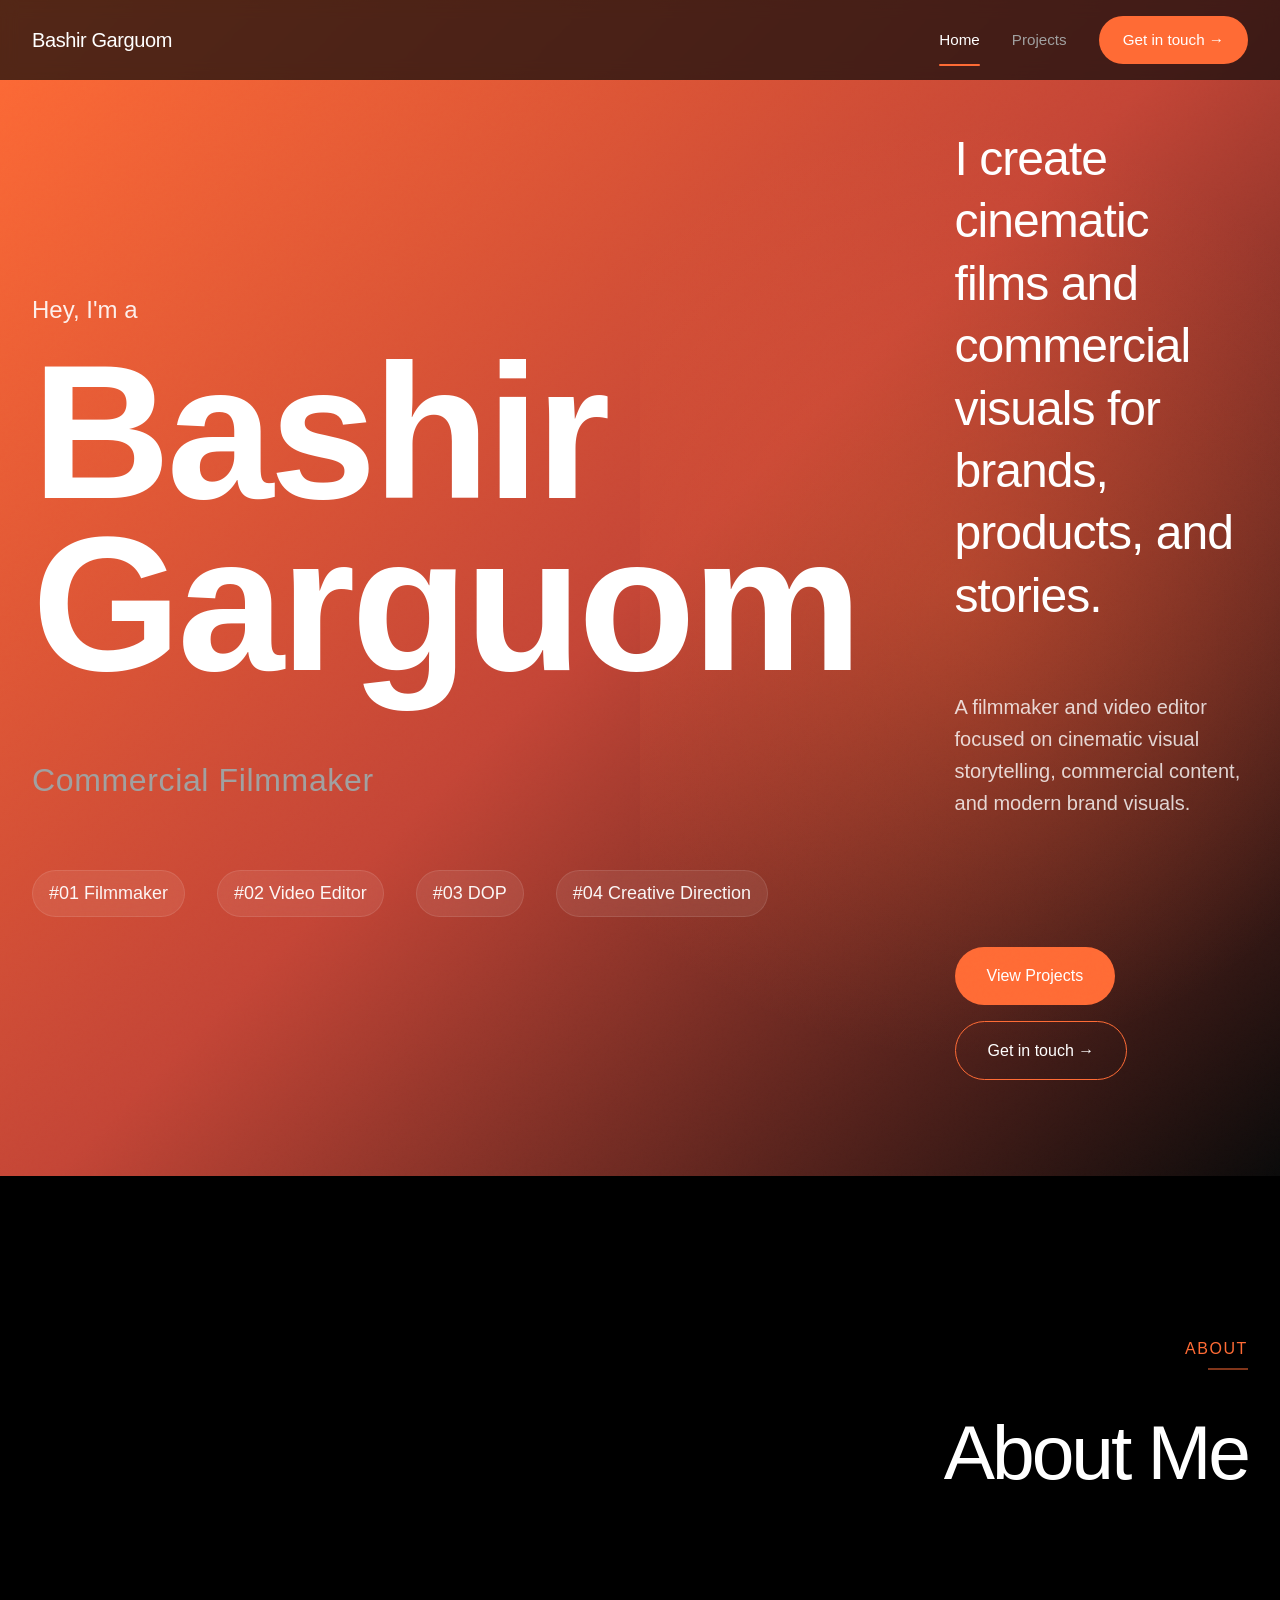
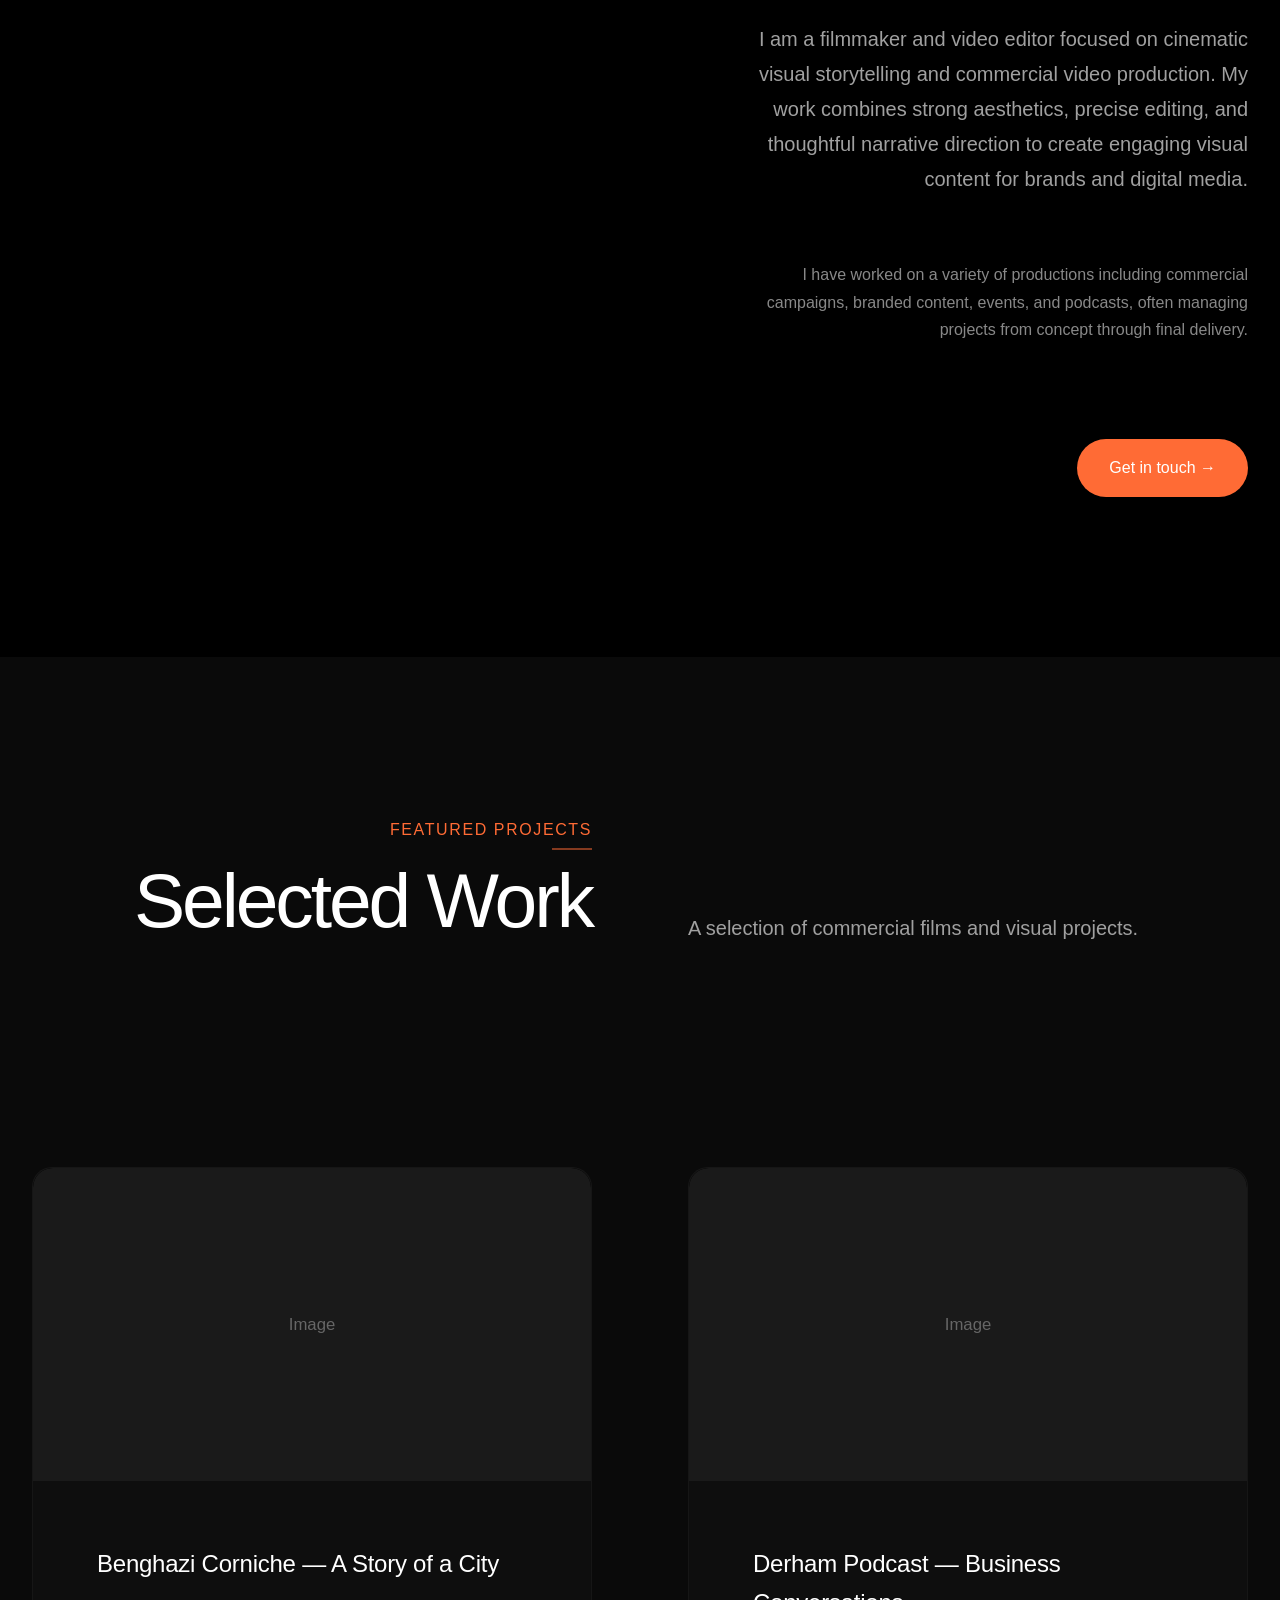
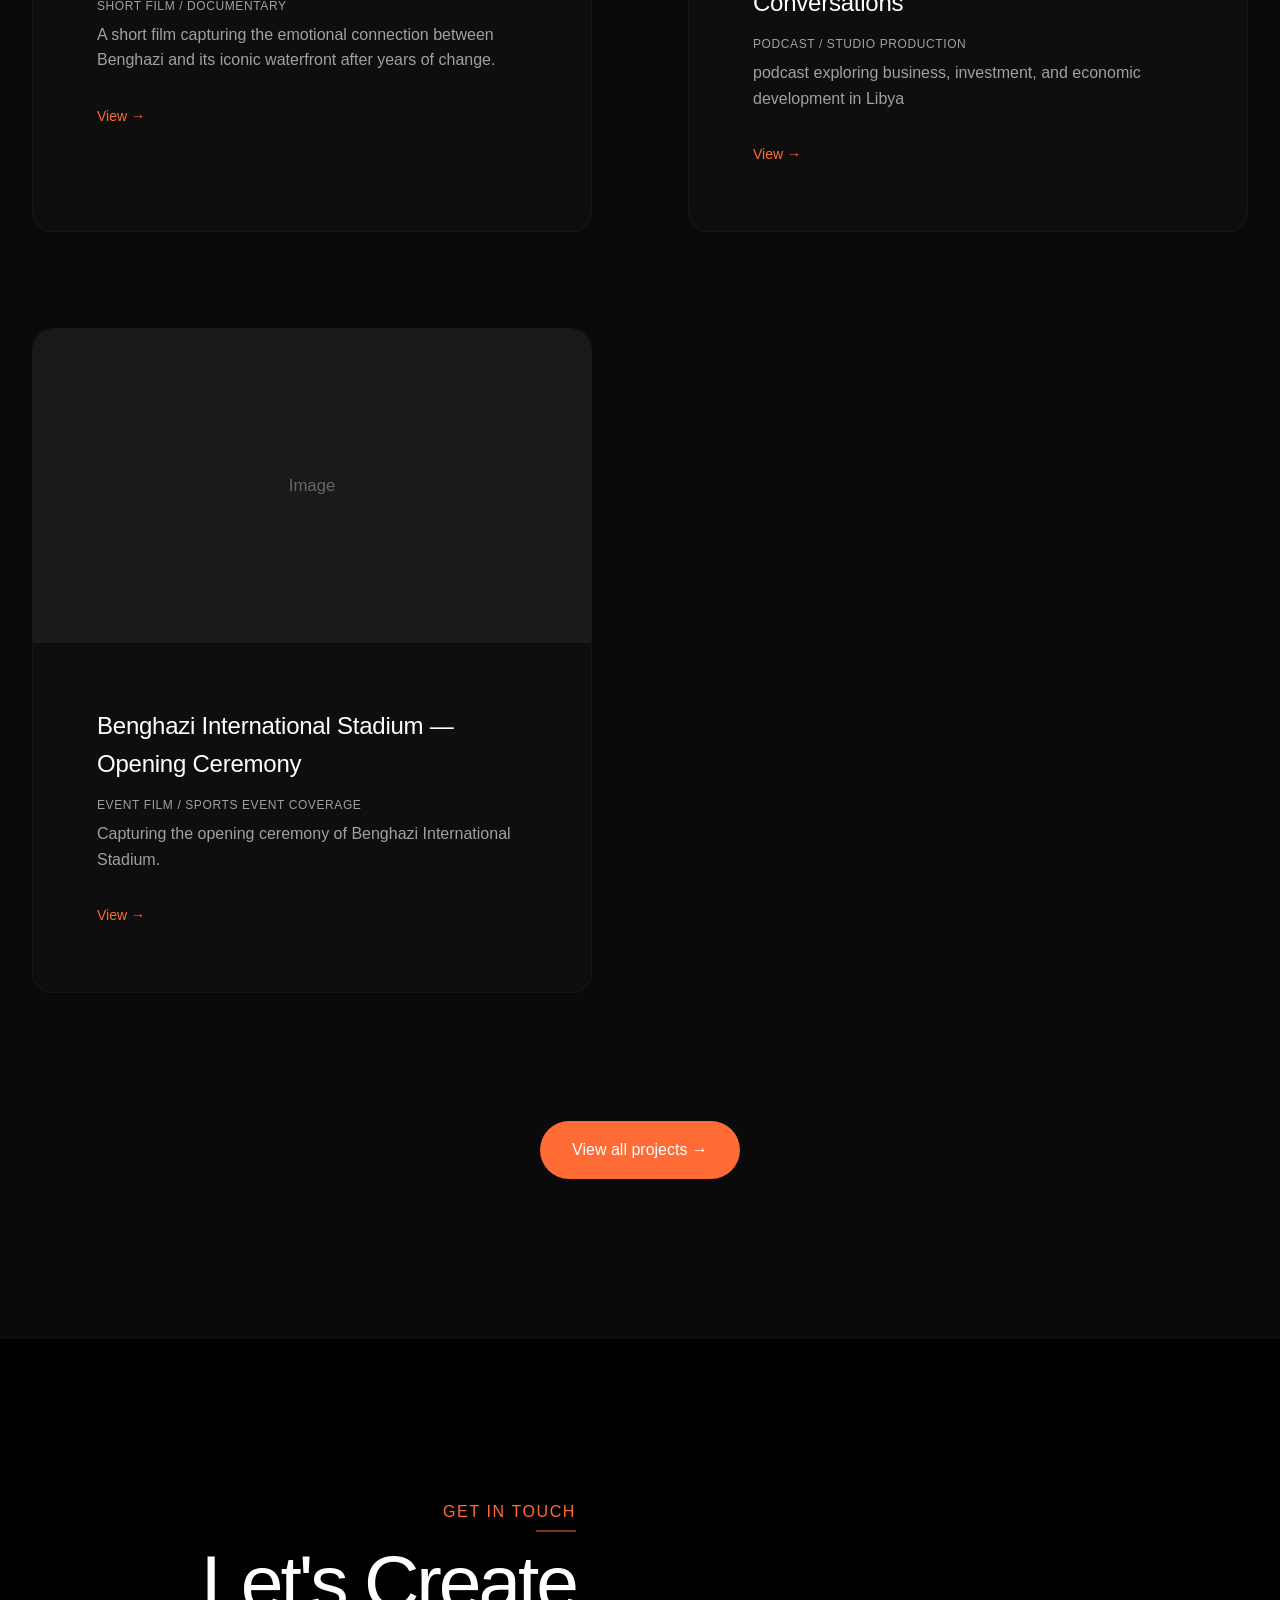
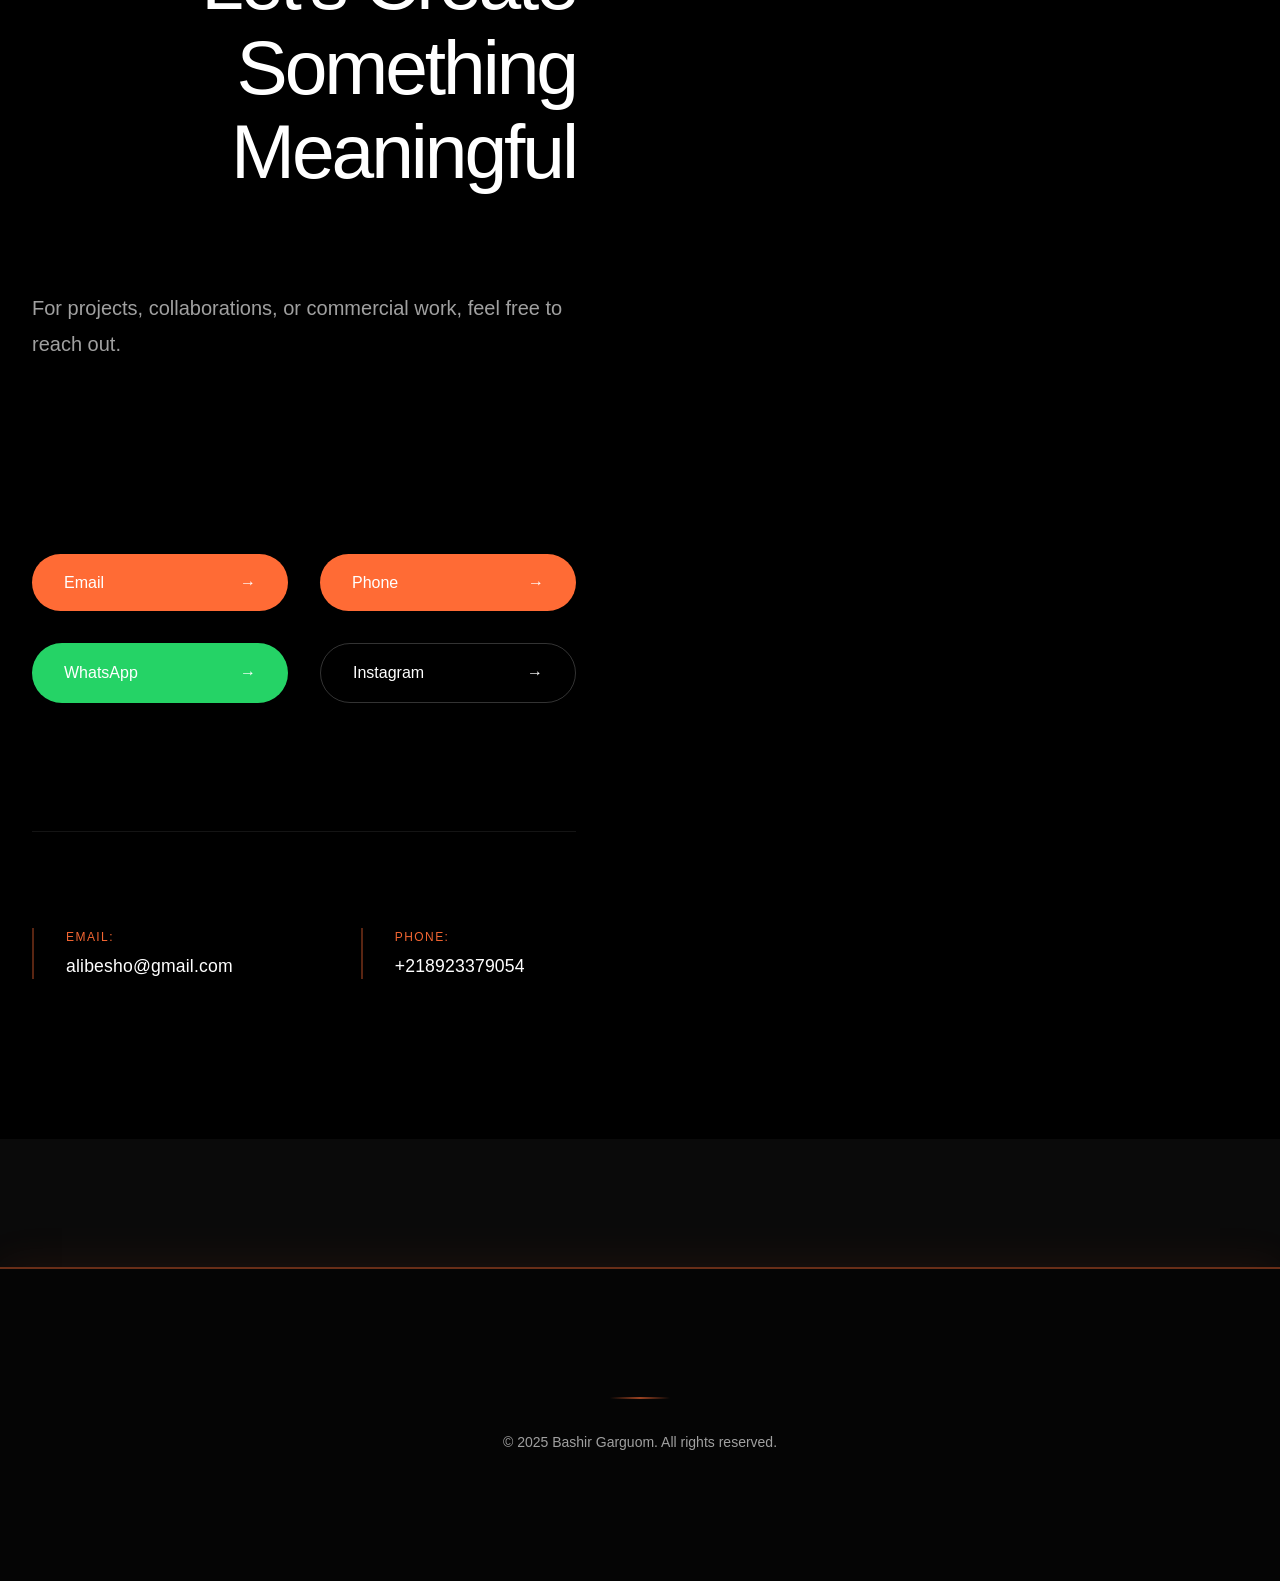
==== index.html @ e39dddd3 "Initial portfolio upload" ====
<!DOCTYPE html>
<html lang="en">
<head>
    <meta charset="UTF-8">
    <meta name="viewport" content="width=device-width, initial-scale=1.0, maximum-scale=5.0, user-scalable=yes">
    <meta name="mobile-web-app-capable" content="yes">
    <meta name="apple-mobile-web-app-capable" content="yes">
    <meta name="apple-mobile-web-app-status-bar-style" content="black-translucent">
    
    <!-- Primary Meta Tags -->
    <title>Bashir Garguom - Commercial Filmmaker | Cinematic Visual Storytelling</title>
    <meta name="title" content="Bashir Garguom - Commercial Filmmaker | Cinematic Visual Storytelling">
    <meta name="description" content="Commercial filmmaker specializing in cinematic visuals, brand films, and modern digital content. Creating films that help brands present themselves with clarity, style, and impact.">
    <meta name="keywords" content="commercial filmmaker, video editor, DOP, cinematographer, brand films, commercial video, visual storytelling, Libya filmmaker">
    <meta name="author" content="Bashir Garguom">
    <link rel="canonical" href="/">
    
    <!-- Open Graph / Facebook -->
    <meta property="og:type" content="website">
    <meta property="og:url" content="https://bashirgarguom.com/">
    <meta property="og:title" content="Bashir Garguom - Commercial Filmmaker">
    <meta property="og:description" content="Commercial filmmaker specializing in cinematic visuals, brand films, and modern digital content.">
    <meta property="og:image" content="https://bashirgarguom.com/images/og-image.jpg">
    
    <!-- Twitter -->
    <meta name="twitter:card" content="summary_large_image">
    <meta name="twitter:url" content="https://bashirgarguom.com/">
    <meta name="twitter:title" content="Bashir Garguom - Commercial Filmmaker">
    <meta name="twitter:description" content="Commercial filmmaker specializing in cinematic visuals, brand films, and modern digital content.">
    <meta name="twitter:image" content="https://bashirgarguom.com/images/og-image.jpg">
    
    <!-- Structured Data -->
    <script type="application/ld+json">
    {
        "@context": "https://schema.org",
        "@type": "Person",
        "name": "Bashir Garguom",
        "jobTitle": "Commercial Filmmaker",
        "description": "Commercial filmmaker specializing in cinematic visuals, brand films, and modern digital content.",
        "url": "https://bashirgarguom.com",
        "sameAs": [
            "https://instagram.com/bashirgarguom"
        ],
        "address": {
            "@type": "PostalAddress",
            "addressCountry": "LY"
        }
    }
    </script>
    
    <link rel="stylesheet" href="styles.css?v=4.2">
</head>
<body>
    <nav class="nav">
        <div class="nav-container">
            <a href="index.html" class="nav-logo">Bashir Garguom</a>
            <button class="mobile-menu-toggle" id="mobile-menu-toggle" aria-label="Toggle menu">
                <span></span>
                <span></span>
                <span></span>
            </button>
            <div class="nav-links" id="nav-links">
                <a href="index.html" class="nav-link active">Home</a>
                <a href="projects.html" class="nav-link">Projects</a>
                <a href="#contact" class="nav-cta">Get in touch →</a>
            </div>
        </div>
    </nav>

    <main>
        <!-- Hero Section -->
        <section class="hero">
            <div class="hero-portrait-background" id="hero-portrait-background" style="display: none;">
                <img id="hero-portrait-bg-image" src="" alt="Bashir Garguom" class="hero-portrait-bg" loading="eager" decoding="sync">
            </div>
            <div class="hero-container">
                <div class="hero-content">
                    <p class="hero-subheading">Hey, I'm a</p>
                    <h1 class="hero-name">Bashir Garguom</h1>
                    <p class="hero-role">Commercial Filmmaker</p>
                    <div class="hero-roles">
                        <span class="hero-role-item">#01 Filmmaker</span>
                        <span class="hero-role-item">#02 Video Editor</span>
                        <span class="hero-role-item">#03 DOP</span>
                        <span class="hero-role-item">#04 Creative Direction</span>
                    </div>
                </div>
                <div class="hero-right">
                    <p class="hero-tagline-large">I create cinematic films and commercial visuals for brands, products, and stories.</p>
                    <p class="hero-tagline-small">A filmmaker and video editor focused on cinematic visual storytelling, commercial content, and modern brand visuals.</p>
                    <div style="display: flex; gap: 1rem; margin-top: var(--spacing-md); flex-wrap: wrap;">
                        <a href="projects.html" class="btn-cta">View Projects</a>
                        <a href="#contact" class="btn-cta" style="background: transparent; border: 1px solid var(--accent-orange);">Get in touch →</a>
                    </div>
                </div>
            </div>
        </section>

        <!-- Trusted Brands Section -->
        <section class="trusted-brands" style="display: none;">
            <div class="container">
                <p class="trusted-text">Trusted by Brands I've Helped Shape.</p>
                <div class="brands-grid">
                    <!-- Brands will be added through projects -->
                </div>
            </div>
        </section>

        <!-- About Section -->
        <section class="about">
            <div class="about-background-image" id="about-background-image">
                <img id="about-bg-img" src="" alt="About background" class="about-bg-img" loading="lazy" decoding="async">
            </div>
            <div class="container">
                <div class="about-grid">
                    <div class="about-left">
                        <!-- Image space - empty, image is in background -->
                    </div>
                    <div class="about-right">
                        <p class="section-subheading">About</p>
                        <h2 class="section-title-large">About Me</h2>
                        <p class="about-text">
                            I am a filmmaker and video editor focused on cinematic visual storytelling and commercial video production. My work combines strong aesthetics, precise editing, and thoughtful narrative direction to create engaging visual content for brands and digital media.
                        </p>
                        <p class="about-text-small">I have worked on a variety of productions including commercial campaigns, branded content, events, and podcasts, often managing projects from concept through final delivery.</p>
                        <a href="#contact" class="btn-cta">Get in touch →</a>
                    </div>
                </div>
            </div>
        </section>

        <!-- Featured Projects -->
        <section class="featured-projects">
            <div class="container">
                <div class="projects-header">
                    <div class="projects-header-left">
                        <p class="section-subheading">Featured Projects</p>
                        <h2 class="section-title-large">Selected Work</h2>
                    </div>
                    <div class="projects-header-right">
                        <p class="projects-description">
                            A selection of commercial films and visual projects.
                        </p>
                    </div>
                </div>
                <div class="projects-grid" id="featured-projects-grid">
                    <!-- Projects will be loaded dynamically -->
                </div>
                <div class="featured-projects-cta">
                    <a href="projects.html" class="btn-cta">View all projects →</a>
                </div>
            </div>
        </section>

        <!-- Contact Section -->
        <section class="contact" id="contact">
            <div class="container">
                <div class="contact-grid">
                    <div class="contact-left">
                        <p class="section-subheading">Get in Touch</p>
                        <h2 class="section-title-large">Let's Create Something Meaningful</h2>
                        <p class="contact-text">
                            For projects, collaborations, or commercial work, feel free to reach out.
                        </p>
                        <div class="contact-buttons" id="contact-buttons">
                            <a href="#" id="contact-email-btn" class="btn-cta contact-btn-primary" style="display: none;">
                                <span>Email</span>
                                <span class="contact-btn-arrow">→</span>
                            </a>
                            <a href="#" id="contact-phone-btn" class="btn-cta contact-btn-primary" style="display: none;">
                                <span>Phone</span>
                                <span class="contact-btn-arrow">→</span>
                            </a>
                            <a href="#" id="contact-whatsapp-btn" class="btn-cta contact-btn-whatsapp" target="_blank" rel="noopener noreferrer" style="display: none;">
                                <span>WhatsApp</span>
                                <span class="contact-btn-arrow">→</span>
                            </a>
                            <a href="#" id="contact-instagram-btn" class="btn-cta contact-btn-outline" target="_blank" rel="noopener noreferrer" style="display: none;">
                                <span>Instagram</span>
                                <span class="contact-btn-arrow">→</span>
                            </a>
                        </div>
                        <div class="contact-info" id="contact-info" style="display: none;">
                            <div class="contact-info-item" id="contact-email-info" style="display: none;">
                                <span class="contact-info-label">Email:</span>
                                <span class="contact-info-value" id="contact-email-value"></span>
                            </div>
                            <div class="contact-info-item" id="contact-phone-info" style="display: none;">
                                <span class="contact-info-label">Phone:</span>
                                <span class="contact-info-value" id="contact-phone-value"></span>
                            </div>
                        </div>
                    </div>
                    <div class="contact-right">
                        <!-- Image space - empty, image is in background -->
                    </div>
                </div>
                <div class="contact-background-image" id="contact-background-image">
                    <img id="contact-bg-img" src="" alt="Contact background" class="contact-bg-img" loading="lazy" decoding="async">
                </div>
            </div>
        </section>
    </main>

    <footer class="footer">
        <div class="container">
            <p>&copy; 2025 Bashir Garguom. All rights reserved.</p>
        </div>
    </footer>    <script>window.__PROJECTS_DATA__ = {"projects":[{"id":"benghazi-corniche-a-story-of-a-city","title":"Benghazi Corniche — A Story of a City","headline":"A short film capturing the emotional connection between Benghazi and its iconic waterfront after years of change.","description":"\nProject Type: Short Film / Documentary\nRole: Director, Cinematographer, Colorist","client":null,"year":null,"project_type":"Short Film / Documentary","project_role":"Director, Cinematographer, Colorist","featured":true,"thumbnail":"https://i.postimg.cc/yNjyRrLF/Screenshot-2026-03-09-at-12-29-57-AM.png","media":{"type":"video","url":"https://youtu.be/0cKJd33xlck","poster":"https://i.postimg.cc/yNjyRrLF/Screenshot-2026-03-09-at-12-29-57-AM.png"},"gallery_images":[]},{"id":"majal-building-the-future","title":"Majal — Building the Future","headline":"A cinematic commercial highlighting Majal’s","description":"This cinematic commercial film was produced to highlight Majal’s involvement in supplying raw materials for one of the largest residential developments in Libya, consisting of more than 20,000 housing units. The visual approach focuses on the scale and movement of the construction site, combining cinematic ground shots with aerial drone footage to reveal the magnitude of the project. Through structured visual storytelling and a carefully written script, the film presents Majal’s role within the supply chain of the development, emphasizing the connection between infrastructure, materials, and the future growth of the city.","client":"Majal","year":"2025","project_type":"Commercial / Brand Film","project_role":"Director, Cinematographer, Drone Operator","featured":false,"thumbnail":"https://img.youtube.com/vi/52KLmx4BWFY/maxresdefault.jpg","media":{"type":"video","url":"https://youtu.be/52KLmx4BWFY","poster":"https://img.youtube.com/vi/52KLmx4BWFY/maxresdefault.jpg"},"gallery_images":[]},{"id":"g-ant-hypermarket-libya-opening","title":"Géant Hypermarket — Libya Opening","headline":"Capturing the launch of one of Libya’s major international retail openings.","description":"This project documents the official opening of Géant Hypermarket in Libya, an event attended by international representatives and key guests. The film focuses on capturing the atmosphere and scale of the launch, combining cinematic event coverage with aerial drone visuals to highlight the presence and energy of the opening day. Through dynamic camera work and structured editing, the final video presents the event as a milestone moment for the brand’s entry into the Libyan market","client":"Géant  Libya","year":"2025","project_type":"Event Film / Commercial Coverage","project_role":"Director of Photography, Drone Operator, Video Editor","featured":false,"thumbnail":"https://img.youtube.com/vi/CTdKZ18bGXc/maxresdefault.jpg","media":{"type":"video","url":"https://youtu.be/CTdKZ18bGXc","poster":"https://img.youtube.com/vi/CTdKZ18bGXc/maxresdefault.jpg"},"gallery_images":[]},{"id":"design-studio-visualizing-architecture","title":"Design Studio — Visualizing Architecture","headline":"A cinematic commercial presenting architectural design through immersive VR technology.","description":"A commercial film produced for a design studio showcasing its architectural services and virtual reality design experience.\nThe video highlights how VR technology allows clients to explore and experience projects before construction","client":"MAJAL Design Studio","year":"2025","project_type":"Commercial / Brand Film","project_role":"Cinematographer, Video Editor","featured":false,"thumbnail":"https://i.postimg.cc/V6d00gGX/Screenshot-2026-03-09-at-1-12-49-AM.png","media":{"type":"video","url":"https://youtu.be/BEgGqHp3hSc?si=UehHm9_YZrPTDmQg","poster":"https://i.postimg.cc/V6d00gGX/Screenshot-2026-03-09-at-1-12-49-AM.png"},"gallery_images":[]},{"id":"al-rabee-international-brand-introduction","title":"Al Rabee International — Brand Introduction","headline":"A cinematic introduction to Al Rabee International, Hisense Libya","description":"This brand introduction film was produced to present Al Rabee International, the official distributor of Hisense in Libya. The project was developed to introduce the company’s role in delivering international technology brands to the Libyan market. Through cinematic visuals and structured storytelling, the film highlights the company’s products, operations, and brand presence. The production approach focuses on clean commercial imagery and controlled visual pacing to present the company in a professional and modern light.","client":"Hisense Libya","year":null,"project_type":"Brand Film / Corporate Video","project_role":"Cinematographer, Editor","featured":false,"thumbnail":"https://img.youtube.com/vi/HDZqsYgUi9E/maxresdefault.jpg","media":{"type":"video","url":"https://youtu.be/HDZqsYgUi9E","poster":"https://img.youtube.com/vi/HDZqsYgUi9E/maxresdefault.jpg"},"gallery_images":[]},{"id":"derham-podcast-business-conversations","title":"Derham Podcast — Business Conversations","headline":"podcast exploring business, investment, and economic development in Libya","description":"Derham Podcast is a long-form discussion platform focused on business, entrepreneurship, and large-scale projects shaping the Libyan economy. The production was developed with a cinematic studio approach, where the visual environment, lighting design, and camera composition were carefully crafted to create a professional and visually engaging podcast format. As Director of Photography and Art Director for the set design and lighting setup, the work involved building the visual identity of the studio space and establishing a consistent cinematic style for the show. The podcast later gained significant recognition and was awarded Best Podcast in Libya in 2025","client":"Derham Podcast","year":"2024","project_type":"Podcast / Studio Production","project_role":"DOP ,  Art Director (Set & Lighting Design)","featured":true,"thumbnail":"https://img.youtube.com/vi/roIyZg76Z90/maxresdefault.jpg","media":{"type":"video","url":"https://youtu.be/roIyZg76Z90?si=ZRvVQF-jCzXQTsU4","poster":"https://img.youtube.com/vi/roIyZg76Z90/maxresdefault.jpg"},"gallery_images":[]},{"id":"benghazi-international-stadium-opening-ceremony","title":"Benghazi International Stadium — Opening Ceremony","headline":"Capturing the opening ceremony of Benghazi International Stadium.","description":"This project documents the official opening ceremony of Benghazi International Stadium in 2025, a landmark sporting event and one of the largest public events held in Libya in recent years. The production focused on capturing the atmosphere, scale, and energy of the ceremony through dynamic event cinematography. The coverage highlights the visual spectacle of the opening event, the audience presence, and the significance of the stadium’s launch as a major moment for sports and public life in the city of Benghazi","client":"Benghazi International Stadium ","year":"2025","project_type":"Event Film / Sports Event Coverage","project_role":"Video Camera Operator","featured":true,"thumbnail":"https://i.postimg.cc/JzNGtqJ2/Screenshot-2026-03-09-at-5-35-10-AM.png","media":{"type":"video","url":"https://youtu.be/9RXze-GzdUI","poster":"https://i.postimg.cc/JzNGtqJ2/Screenshot-2026-03-09-at-5-35-10-AM.png"},"gallery_images":[]}],"siteSettings":{"hero_portrait_image":null,"about_background_image":"https://i.postimg.cc/RCp9wL8p/IMG-0227.jpg","contact_image":"https://i.postimg.cc/L5SHddQp/IMG-0249.jpg","contact_email":"alibesho@gmail.com","contact_phone":"+218923379054","contact_whatsapp":"218923379054","contact_instagram":"https://www.instagram.com/b_garguom/"}};</script>
    <script src="video-embed.js" defer></script>
    <script src="script.production.js" defer></script>
</body>
</html>
---- styles.css ----
/* Reset and Base Styles */
* {
    margin: 0;
    padding: 0;
    box-sizing: border-box;
}

:root {
    --bg-dark: #0a0a0a;
    --bg-darker: #000000;
    --text-primary: #ffffff;
    --text-secondary: #a0a0a0;
    --accent: #ffffff;
    --accent-orange: #FF6B35;
    --accent-orange-dark: #E55A2B;
    --accent-orange-light: rgba(255, 107, 53, 0.1);
    --spacing-xs: 1rem;
    --spacing-sm: 2rem;
    --spacing-md: 4rem;
    --spacing-lg: 6rem;
    --spacing-xl: 8rem;
    --spacing-xxl: 10rem;
}

html {
    scroll-behavior: smooth;
}

body {
    font-family: -apple-system, BlinkMacSystemFont, 'Segoe UI', 'Roboto', 'Oxygen', 'Ubuntu', 'Cantarell', sans-serif;
    background-color: var(--bg-dark);
    color: var(--text-primary);
    line-height: 1.6;
    overflow-x: hidden;
    -webkit-font-smoothing: antialiased;
    -moz-osx-font-smoothing: grayscale;
    /* Touch-friendly */
    -webkit-tap-highlight-color: rgba(255, 107, 53, 0.2);
    touch-action: manipulation;
}

/* Navigation */
.nav {
    position: fixed;
    top: 0;
    left: 0;
    right: 0;
    z-index: 1000;
    background-color: rgba(10, 10, 10, 0.7);
    backdrop-filter: blur(8px);
    padding: var(--spacing-xs) 0;
    transition: background-color 0.3s ease, backdrop-filter 0.3s ease, box-shadow 0.3s ease;
}

.nav.scrolled {
    background-color: rgba(0, 0, 0, 0.85);
    backdrop-filter: blur(16px);
    box-shadow: 0 2px 20px rgba(0, 0, 0, 0.4);
}

.nav-container {
    max-width: 1400px;
    margin: 0 auto;
    padding: 0 var(--spacing-sm);
    display: flex;
    justify-content: space-between;
    align-items: center;
}

.nav-logo {
    font-size: 1.25rem;
    font-weight: 500;
    color: var(--text-primary);
    text-decoration: none;
    letter-spacing: -0.02em;
}

.nav-links {
    display: flex;
    gap: var(--spacing-sm);
    align-items: center;
}

.nav-cta {
    background-color: var(--accent-orange);
    color: var(--text-primary);
    padding: 0.75rem 1.5rem;
    border-radius: 50px;
    text-decoration: none;
    font-size: 0.95rem;
    font-weight: 500;
    transition: all 0.3s ease;
    display: inline-flex;
    align-items: center;
    gap: 0.5rem;
}

.nav-cta:hover {
    background-color: var(--accent-orange-dark);
    transform: translateY(-2px);
}

.nav-link {
    color: var(--text-secondary);
    text-decoration: none;
    font-size: 0.95rem;
    transition: color 0.3s ease;
    position: relative;
    /* Touch-friendly */
    min-height: 44px;
    display: inline-flex;
    align-items: center;
    padding: 0.5rem 0;
    touch-action: manipulation;
    -webkit-tap-highlight-color: rgba(255, 107, 53, 0.2);
}

.nav-link:hover {
    color: var(--text-primary);
}

.nav-link.active {
    color: var(--text-primary);
    position: relative;
}

.nav-link.active::after {
    content: '';
    position: absolute;
    bottom: -4px;
    left: 0;
    width: 100%;
    height: 2px;
    background: var(--accent-orange);
    border-radius: 2px;
}

/* Mobile Menu Toggle Button */
.mobile-menu-toggle {
    display: none;
    flex-direction: column;
    justify-content: space-around;
    width: 32px;
    height: 32px;
    background: transparent;
    border: none;
    cursor: pointer;
    padding: 0;
    z-index: 1001;
    position: relative;
}

.mobile-menu-toggle span {
    width: 100%;
    height: 2px;
    background-color: var(--text-primary);
    border-radius: 2px;
    transition: all 0.3s ease;
    transform-origin: center;
}

.mobile-menu-toggle.active span:nth-child(1) {
    transform: rotate(45deg) translate(8px, 8px);
}

.mobile-menu-toggle.active span:nth-child(2) {
    opacity: 0;
}

.mobile-menu-toggle.active span:nth-child(3) {
    transform: rotate(-45deg) translate(8px, -8px);
}

/* Container */
.container {
    max-width: 1400px;
    margin: 0 auto;
    padding: 0 var(--spacing-sm);
}

/* Hero Section */
.hero {
    min-height: 100vh;
    display: flex;
    align-items: center;
    padding: var(--spacing-xl) var(--spacing-sm) var(--spacing-lg);
    background: linear-gradient(135deg, #FF6B35 0%, #C44536 50%, #0a0a0a 100%);
    position: relative;
    overflow: hidden;
}

.hero::before {
    content: '';
    position: absolute;
    top: 0;
    right: 0;
    width: 50%;
    height: 100%;
    background: radial-gradient(circle at center, rgba(255, 107, 53, 0.3) 0%, transparent 70%);
    pointer-events: none;
    z-index: 0;
}

.hero::after {
    content: '';
    position: absolute;
    top: 0;
    left: 0;
    width: 100%;
    height: 100%;
    background-image: url("data:image/svg+xml,%3Csvg viewBox='0 0 400 400' xmlns='http://www.w3.org/2000/svg'%3E%3Cfilter id='noiseFilter'%3E%3CfeTurbulence type='fractalNoise' baseFrequency='0.9' numOctaves='4' stitchTiles='stitch'/%3E%3C/filter%3E%3Crect width='100%25' height='100%25' filter='url(%23noiseFilter)'/%3E%3C/svg%3E");
    opacity: 0.03;
    mix-blend-mode: overlay;
    pointer-events: none;
    z-index: 2;
}

.hero-container {
    max-width: 1400px;
    margin: 0 auto;
    width: 100%;
    display: grid;
    grid-template-columns: 1fr 1fr;
    gap: var(--spacing-lg);
    align-items: center;
    position: relative;
    z-index: 1;
}

.hero-content {
    max-width: 100%;
}

.hero-subheading {
    font-size: clamp(1rem, 2vw, 1.5rem);
    color: var(--text-primary);
    font-weight: 300;
    margin-bottom: var(--spacing-xs);
    opacity: 0.9;
}

.hero-name {
    font-size: clamp(5rem, 15vw, 12rem);
    font-weight: 600;
    letter-spacing: -0.02em;
    margin-bottom: var(--spacing-md);
    line-height: 0.9;
    color: var(--text-primary);
}

.hero-roles {
    display: flex;
    flex-wrap: wrap;
    gap: var(--spacing-sm);
    margin-top: var(--spacing-md);
}

.hero-role-item {
    font-size: clamp(0.875rem, 1.5vw, 1.125rem);
    color: rgba(255, 255, 255, 0.95);
    font-weight: 400;
    background: rgba(255, 255, 255, 0.08);
    padding: 0.5rem 1rem;
    border-radius: 50px;
    backdrop-filter: blur(20px);
    border: 1px solid rgba(255, 255, 255, 0.1);
    transition: all 0.3s ease;
}

.hero-role-item:hover {
    background: var(--accent-orange-light);
    border-color: rgba(255, 107, 53, 0.4);
    color: var(--text-primary);
    transform: translateY(-2px);
}

.hero-right {
    display: flex;
    flex-direction: column;
    gap: var(--spacing-sm);
    align-items: flex-start;
    position: relative;
    z-index: 2;
}

.hero-portrait-background {
    position: absolute;
    top: 0;
    right: 0;
    width: 50%;
    height: 100%;
    overflow: hidden;
    z-index: 1;
    pointer-events: none;
}

.hero-portrait-bg {
    width: 100%;
    height: 100%;
    object-fit: cover;
    object-position: center;
    opacity: 0.2;
    mix-blend-mode: soft-light;
    filter: blur(30px) brightness(1.2);
}

.hero-portrait-container {
    display: none;
}

.hero-tagline-large {
    font-size: clamp(1.5rem, 4vw, 3rem);
    font-weight: 400;
    line-height: 1.3;
    color: var(--text-primary);
    margin-bottom: var(--spacing-sm);
    letter-spacing: -0.02em;
}

.hero-tagline-small {
    font-size: clamp(1rem, 2vw, 1.25rem);
    color: rgba(255, 255, 255, 0.8);
    font-weight: 300;
    margin-bottom: var(--spacing-sm);
}

.hero-role {
    font-size: clamp(1.25rem, 3vw, 2rem);
    color: var(--text-secondary);
    font-weight: 300;
    margin-bottom: var(--spacing-sm);
    letter-spacing: 0.02em;
}

.hero-tagline {
    font-size: clamp(1rem, 2vw, 1.5rem);
    color: var(--text-secondary);
    font-weight: 300;
    max-width: 700px;
    margin: 0 auto;
    line-height: 1.6;
}

/* Buttons */
.btn-cta {
    background-color: var(--accent-orange);
    color: var(--text-primary);
    padding: 1rem 2rem;
    border-radius: 50px;
    text-decoration: none;
    /* Touch-friendly */
    min-height: 44px;
    min-width: 44px;
    display: inline-flex;
    align-items: center;
    justify-content: center;
    touch-action: manipulation;
    -webkit-tap-highlight-color: rgba(255, 107, 53, 0.3);
    user-select: none;
    font-size: 1rem;
    font-weight: 500;
    transition: all 0.3s ease;
    display: inline-flex;
    align-items: center;
    gap: 0.5rem;
    border: none;
    cursor: pointer;
}

.btn-cta:hover {
    background-color: var(--accent-orange-dark);
    transform: translateY(-2px);
    box-shadow: 0 12px 40px rgba(255, 107, 53, 0.4);
}

.btn-cta:active {
    transform: translateY(0);
    box-shadow: 0 4px 20px rgba(255, 107, 53, 0.3);
}

.btn-cta-large {
    background-color: var(--accent-orange);
    color: var(--text-primary);
    padding: 1.5rem 3rem;
    border-radius: 12px;
    text-decoration: none;
    font-size: 1.25rem;
    font-weight: 500;
    transition: all 0.3s ease;
    display: inline-block;
    text-align: center;
    width: 100%;
}

.btn-cta-large:hover {
    background-color: var(--accent-orange-dark);
    transform: translateY(-2px);
    box-shadow: 0 12px 40px rgba(255, 107, 53, 0.4);
}

/* Section Styles */
section {
    padding: var(--spacing-xxl) 0;
}

/* Scroll Reveal Animations */
.scroll-reveal {
    opacity: 0;
    transform: translateY(30px);
    transition: opacity 0.6s cubic-bezier(0.4, 0, 0.2, 1), 
                transform 0.6s cubic-bezier(0.4, 0, 0.2, 1);
}

.scroll-reveal.revealed {
    opacity: 1;
    transform: translateY(0);
}

/* Exclude hero from scroll reveal */
.hero.scroll-reveal {
    opacity: 1;
    transform: none;
}

/* Smooth transitions for all interactive elements */
a, button, .project-card, .nav-link {
    transition: all 0.3s cubic-bezier(0.4, 0, 0.2, 1);
}

/* Prevent layout shifts */
img {
    max-width: 100%;
    height: auto;
    display: block;
}

/* Ensure consistent spacing */
section + section {
    margin-top: 0;
}

.section-title {
    font-size: clamp(2rem, 4vw, 3.5rem);
    font-weight: 300;
    letter-spacing: -0.02em;
    margin-bottom: var(--spacing-md);
}

.section-subheading {
    font-size: clamp(0.875rem, 1.5vw, 1rem);
    color: var(--accent-orange);
    font-weight: 500;
    text-transform: uppercase;
    letter-spacing: 0.1em;
    margin-bottom: var(--spacing-xs);
    text-align: right;
    position: relative;
    display: block;
}

.section-subheading::after {
    content: '';
    position: absolute;
    bottom: -0.5rem;
    right: 0;
    width: 40px;
    height: 2px;
    background: var(--accent-orange);
    opacity: 0.5;
}

.section-title-large {
    font-size: clamp(2.5rem, 6vw, 5rem);
    font-weight: 400;
    letter-spacing: -0.04em;
    line-height: 1.1;
    margin-bottom: var(--spacing-lg);
    text-align: right;
}

/* Trusted Brands Section */
.trusted-brands {
    padding: var(--spacing-lg) 0;
    background-color: var(--bg-darker);
}

.trusted-brands .container {
    display: flex;
    align-items: center;
    justify-content: space-between;
    gap: var(--spacing-md);
}

.trusted-text {
    font-size: clamp(0.875rem, 1.5vw, 1rem);
    color: var(--text-secondary);
    font-weight: 300;
}

.brands-grid {
    display: flex;
    gap: var(--spacing-md);
    align-items: center;
}

.brand-item {
    width: 60px;
    height: 60px;
    border-radius: 50%;
    border: 1px solid rgba(255, 255, 255, 0.2);
    display: flex;
    align-items: center;
    justify-content: center;
    color: var(--text-secondary);
    font-size: 0.75rem;
    background: rgba(255, 255, 255, 0.05);
    transition: all 0.3s ease;
}

.brand-item:hover {
    border-color: var(--accent-orange);
    background: rgba(255, 107, 53, 0.1);
}

/* About Section */
.about {
    padding: var(--spacing-xxl) 0;
    background-color: var(--bg-darker);
    position: relative;
    overflow: hidden;
}

.about-background-image {
    position: absolute;
    top: 50%;
    left: var(--spacing-sm);
    transform: translateY(-50%);
    width: calc(50% - var(--spacing-sm) * 2);
    height: 90%;
    z-index: 0;
    pointer-events: none;
    display: block;
    border-radius: 24px;
    overflow: hidden;
    background: rgba(0, 0, 0, 0.25);
}

.about-bg-img {
    position: absolute;
    inset: 0;
    width: 100%;
    height: 100%;
    object-fit: cover;
    opacity: 0;
    filter: brightness(0.9);
    z-index: 0;
    transition: opacity 0.3s ease;
}

.about-background-image.has-image .about-bg-img {
    opacity: 0.7;
}

@media (max-width: 968px) {
    .about-background-image {
        width: calc(50% - var(--spacing-xs) * 2);
        height: 90%;
        left: var(--spacing-xs);
        border-radius: 20px;
    }
}

@media (max-width: 768px) {
    .about-background-image {
        width: calc(50% - var(--spacing-xs));
        height: 90%;
        left: var(--spacing-xs);
        border-radius: 16px;
    }
}

.about .container {
    position: relative;
    z-index: 1;
}

.about-grid {
    display: grid;
    grid-template-columns: 1fr 1fr;
    gap: var(--spacing-xl);
    align-items: start;
}

.about-left {
    max-width: 100%;
    position: relative;
    z-index: 2;
    min-height: 400px;
}

.about-right {
    display: flex;
    flex-direction: column;
    gap: var(--spacing-sm);
    align-items: flex-end;
}

.about-text {
    font-size: clamp(1rem, 2vw, 1.25rem);
    color: var(--text-secondary);
    line-height: 1.75;
    font-weight: 300;
    margin-bottom: var(--spacing-sm);
    text-align: right;
    max-width: 520px;
}

.about-text-small {
    font-size: clamp(0.875rem, 1.5vw, 1rem);
    color: var(--text-secondary);
    line-height: 1.7;
    font-weight: 300;
    margin-bottom: var(--spacing-md);
    text-align: right;
    opacity: 0.85;
    max-width: 520px;
}

/* Featured Projects */
.featured-projects {
    padding: var(--spacing-xxl) 0;
}

.projects-header {
    display: grid;
    grid-template-columns: 1fr 1fr;
    gap: var(--spacing-lg);
    margin-bottom: var(--spacing-xl);
}

.projects-header-left {
    max-width: 100%;
}

.projects-header-right {
    display: flex;
    align-items: center;
}

.projects-description {
    font-size: clamp(1rem, 2vw, 1.25rem);
    color: var(--text-secondary);
    line-height: 1.8;
    font-weight: 300;
}

.projects-grid {
    display: grid;
    grid-template-columns: repeat(auto-fit, minmax(350px, 1fr));
    gap: var(--spacing-lg);
    margin-top: var(--spacing-lg);
}

.featured-projects-cta {
    margin-top: var(--spacing-xl);
    text-align: center;
}

.featured-projects-cta .btn-cta {
    display: inline-flex;
    align-items: center;
    gap: 0.5rem;
}

.project-card {
    text-decoration: none;
    color: var(--text-primary);
    display: block;
    cursor: pointer;
    background: rgba(255, 255, 255, 0.02);
    border-radius: 20px;
    overflow: hidden;
    border: 1px solid rgba(255, 255, 255, 0.03);
    transition: transform 0.3s cubic-bezier(0.4, 0, 0.2, 1), 
                box-shadow 0.3s cubic-bezier(0.4, 0, 0.2, 1),
                border-color 0.3s ease,
                background 0.3s ease;
}

.project-card:hover {
    transform: translateY(-6px);
    border-color: rgba(255, 107, 53, 0.4);
    box-shadow: 0 20px 60px rgba(0, 0, 0, 0.4), 0 0 0 1px rgba(255, 107, 53, 0.1);
    background: rgba(255, 255, 255, 0.04);
}

.project-card-image {
    width: 100%;
    aspect-ratio: 16 / 9;
    object-fit: cover;
    object-position: center;
    background-color: var(--bg-darker);
    border-radius: 20px 20px 0 0;
    transition: transform 0.4s cubic-bezier(0.4, 0, 0.2, 1);
}

.project-card:hover .project-card-image {
    transform: scale(1.02);
}

.project-card-content {
    padding: var(--spacing-md);
}

.project-card-title {
    font-size: 1.5rem;
    font-weight: 500;
    margin-bottom: 0.5rem;
    letter-spacing: -0.01em;
    color: var(--text-primary);
}

.project-card-type {
    display: inline-block;
    font-size: 0.75rem;
    color: var(--text-secondary);
    text-transform: uppercase;
    letter-spacing: 0.05em;
    margin-bottom: 0.35rem;
}

.project-card-headline {
    font-size: 1rem;
    color: var(--text-secondary);
    font-weight: 300;
    line-height: 1.6;
    margin-bottom: var(--spacing-xs);
}

.project-card-link {
    display: inline-flex;
    align-items: center;
    gap: 0.5rem;
    color: var(--accent-orange);
    font-size: 0.875rem;
    font-weight: 500;
    text-decoration: none;
    margin-top: var(--spacing-xs);
}

.project-card-link:hover {
    gap: 0.75rem;
    color: var(--accent-orange-dark);
}

/* Contact Section */
.contact {
    padding: var(--spacing-xxl) 0;
    background-color: var(--bg-darker);
    position: relative;
    overflow: hidden;
}

.contact .container {
    position: relative;
    z-index: 1;
}

.contact-grid {
    display: grid;
    grid-template-columns: 1fr 1fr;
    gap: var(--spacing-xl);
    align-items: center;
}

.contact-left {
    max-width: 100%;
    display: flex;
    flex-direction: column;
}

.contact-right {
    max-width: 100%;
    position: relative;
    z-index: 2;
    min-height: 400px;
}

.contact-background-image {
    position: absolute;
    top: 50%;
    right: var(--spacing-sm);
    transform: translateY(-50%);
    width: calc(50% - var(--spacing-sm) * 2);
    height: 90%;
    z-index: 0;
    pointer-events: none;
    display: block;
    border-radius: 24px;
    overflow: hidden;
    background: rgba(0, 0, 0, 0.25);
}

.contact-bg-img {
    position: absolute;
    inset: 0;
    width: 100%;
    height: 100%;
    object-fit: cover;
    opacity: 0;
    filter: brightness(0.9);
    z-index: 0;
    transition: opacity 0.3s ease;
}

.contact-background-image.has-image .contact-bg-img {
    opacity: 0.7;
}

@media (max-width: 968px) {
    .contact-background-image {
        width: calc(50% - var(--spacing-xs) * 2);
        height: 90%;
        right: var(--spacing-xs);
        border-radius: 20px;
    }
}

@media (max-width: 768px) {
    .contact-background-image {
        width: calc(50% - var(--spacing-xs));
        height: 90%;
        right: var(--spacing-xs);
        border-radius: 16px;
    }
}

.contact-text {
    font-size: clamp(1rem, 2vw, 1.25rem);
    color: var(--text-secondary);
    line-height: 1.8;
    font-weight: 300;
    margin-bottom: var(--spacing-lg);
}

/* Contact Buttons */
.contact-buttons {
    display: grid;
    grid-template-columns: repeat(2, 1fr);
    gap: var(--spacing-sm);
    margin-top: var(--spacing-lg);
    max-width: 600px;
}

.contact-btn-primary {
    background-color: var(--accent-orange);
    color: var(--text-primary);
    border: none;
}

.contact-btn-primary:hover {
    background-color: var(--accent-orange-dark);
}

.contact-btn-whatsapp {
    background-color: #25D366;
    color: var(--text-primary);
    border: none;
}

.contact-btn-whatsapp:hover {
    background-color: #20BA5A;
    box-shadow: 0 12px 40px rgba(37, 211, 102, 0.4);
}

.contact-btn-outline {
    background: transparent;
    border: 1px solid rgba(255, 255, 255, 0.2);
    color: var(--text-primary);
}

.contact-btn-outline:hover {
    background: rgba(255, 255, 255, 0.05);
    border-color: rgba(255, 255, 255, 0.3);
}

.contact-btn-arrow {
    margin-left: auto;
    transition: transform 0.3s ease;
}

.contact-btn-primary:hover .contact-btn-arrow,
.contact-btn-whatsapp:hover .contact-btn-arrow,
.contact-btn-outline:hover .contact-btn-arrow {
    transform: translateX(4px);
}

/* Contact Info (Email & Phone below buttons) */
.contact-info {
    margin-top: var(--spacing-xl);
    padding-top: var(--spacing-lg);
    border-top: 1px solid rgba(255, 255, 255, 0.08);
    display: flex;
    flex-wrap: wrap;
    gap: var(--spacing-lg) var(--spacing-xl);
    max-width: 560px;
}

.contact-info-item {
    display: flex;
    flex-direction: column;
    align-items: flex-start;
    gap: 0.35rem;
    padding-left: var(--spacing-sm);
    border-left: 2px solid rgba(255, 107, 53, 0.35);
    transition: border-color 0.25s ease, background 0.25s ease;
}

.contact-info-item:hover {
    border-left-color: var(--accent-orange);
}

.contact-info-label {
    font-size: 0.75rem;
    font-weight: 500;
    text-transform: uppercase;
    letter-spacing: 0.12em;
    color: var(--accent-orange);
    opacity: 0.95;
}

.contact-info-value {
    font-size: clamp(0.95rem, 1.5vw, 1.1rem);
    font-weight: 300;
    color: var(--text-primary);
    letter-spacing: 0.01em;
    line-height: 1.5;
    transition: color 0.25s ease;
}

.contact-info-item:hover .contact-info-value {
    color: var(--accent-orange);
}

@media (max-width: 768px) {
    .contact-info {
        margin-top: var(--spacing-lg);
        padding-top: var(--spacing-md);
        gap: var(--spacing-md);
    }
    
    .contact-info-item {
        gap: 0.25rem;
    }
    
    .contact-info-label {
        font-size: 0.7rem;
        letter-spacing: 0.1em;
    }
    
    .contact-info-value {
        font-size: 1rem;
    }
}


/* Projects Page */
.projects-page {
    padding: var(--spacing-xl) 0 var(--spacing-lg);
    margin-top: 80px;
}

.projects-page-header {
    margin-bottom: var(--spacing-lg);
    max-width: 800px;
}

.projects-page-intro {
    font-size: clamp(1rem, 2vw, 1.25rem);
    color: var(--text-secondary);
    line-height: 1.6;
    font-weight: 300;
    margin-top: var(--spacing-sm);
}

.page-title {
    font-size: clamp(3rem, 6vw, 5rem);
    font-weight: 300;
    letter-spacing: -0.03em;
    margin-bottom: var(--spacing-md);
}

/* Project Page */
.project-page {
    padding: var(--spacing-xl) 0 var(--spacing-lg);
    margin-top: 80px;
}

.back-link {
    color: var(--text-secondary);
    text-decoration: none;
    font-size: 1rem;
    margin-bottom: var(--spacing-md);
    display: inline-block;
    transition: color 0.3s ease;
}

.back-link:hover {
    color: var(--text-primary);
}

.project-header {
    margin-bottom: var(--spacing-md);
}

.project-title {
    font-size: clamp(2.5rem, 5vw, 4.5rem);
    font-weight: 300;
    letter-spacing: -0.03em;
    margin-bottom: var(--spacing-xs);
    line-height: 1.2;
}

.project-headline {
    font-size: clamp(1.25rem, 3vw, 2rem);
    color: var(--text-secondary);
    font-weight: 300;
    margin-bottom: var(--spacing-md);
}

.project-media {
    width: 100%;
    margin-bottom: var(--spacing-md);
    border-radius: 2px;
}

.project-media video,
.project-media img {
    width: 100%;
    height: auto;
    display: block;
    background-color: var(--bg-darker);
}

.project-media video {
    aspect-ratio: 16 / 9;
    object-fit: cover;
}

.project-description {
    max-width: 800px;
    font-size: clamp(1rem, 2vw, 1.25rem);
    color: var(--text-secondary);
    line-height: 1.8;
    font-weight: 300;
    margin-bottom: var(--spacing-md);
}

.project-details {
    display: grid;
    grid-template-columns: repeat(auto-fit, minmax(200px, 1fr));
    gap: var(--spacing-sm);
    padding-top: var(--spacing-md);
    border-top: 1px solid rgba(255, 255, 255, 0.1);
}

.project-detail-item {
    display: flex;
    flex-direction: column;
    gap: 0.5rem;
}

.project-detail-label {
    font-size: 0.875rem;
    color: var(--text-secondary);
    text-transform: uppercase;
    letter-spacing: 0.1em;
    font-weight: 400;
}

.project-detail-value {
    font-size: 1.125rem;
    color: var(--text-primary);
    font-weight: 300;
}

/* Footer */
.footer {
    padding: var(--spacing-xl) 0;
    margin-top: var(--spacing-xl);
    background: #050505;
    border-top: 2px solid rgba(255, 107, 53, 0.4);
    box-shadow: 0 -4px 40px rgba(255, 107, 53, 0.08);
}

.footer p {
    text-align: center;
    color: var(--text-secondary);
    font-size: 0.875rem;
    font-weight: 300;
}

.footer p::before {
    content: '';
    display: block;
    width: 60px;
    height: 2px;
    background: linear-gradient(90deg, transparent, var(--accent-orange), transparent);
    margin: 0 auto var(--spacing-sm);
    opacity: 0.6;
}

/* Responsive Design */
@media (max-width: 968px) {
    .hero-container {
        grid-template-columns: 1fr;
        text-align: center;
    }

    .hero-right {
        align-items: center;
        text-align: center;
    }

    .hero-portrait-container {
        align-self: center;
        margin-bottom: var(--spacing-md);
    }

    .hero-portrait {
        width: 120px;
        height: 120px;
    }

    .about-grid,
    .contact-grid,
    .projects-header {
        grid-template-columns: 1fr;
    }

    .trusted-brands .container {
        flex-direction: column;
        align-items: flex-start;
        gap: var(--spacing-sm);
    }
}

@media (max-width: 768px) {
    /* Mobile Navigation */
    .mobile-menu-toggle {
        display: flex;
    }
    
    .nav-links {
        position: fixed;
        top: 0;
        right: -100%;
        width: 80%;
        max-width: 320px;
        height: 100vh;
        background-color: rgba(0, 0, 0, 0.98);
        backdrop-filter: blur(20px);
        flex-direction: column;
        align-items: flex-start;
        justify-content: flex-start;
        padding: var(--spacing-xl) var(--spacing-md);
        gap: var(--spacing-md);
        transition: right 0.3s ease;
        z-index: 1000;
        box-shadow: -4px 0 20px rgba(0, 0, 0, 0.5);
    }
    
    .nav-links.active {
        right: 0;
    }
    
    .nav-link {
        width: 100%;
        padding: var(--spacing-sm) 0;
        font-size: 1.125rem;
        border-bottom: 1px solid rgba(255, 255, 255, 0.1);
    }

    .nav-cta {
        width: 100%;
        padding: 1rem 1.5rem;
        font-size: 1rem;
        justify-content: center;
        margin-top: var(--spacing-sm);
    }
    
    /* Prevent body scroll when menu is open */
    body.menu-open {
        overflow: hidden;
    }

    .projects-grid {
        grid-template-columns: 1fr;
        gap: var(--spacing-md);
    }

    .project-details {
        grid-template-columns: 1fr;
    }

    section {
        padding: var(--spacing-lg) 0;
    }

    .hero {
        padding: calc(var(--spacing-lg) + 60px) var(--spacing-xs) var(--spacing-md);
        min-height: auto;
    }
    
    .hero-container {
        gap: var(--spacing-md);
    }
    
    .hero-content {
        text-align: center;
    }
    
    .hero-right {
        text-align: center;
        align-items: center;
    }
    
    .hero-tagline-large {
        text-align: center;
        margin-bottom: var(--spacing-sm);
    }
    
    .hero-tagline-small {
        text-align: center;
    }

    .hero-roles {
        justify-content: center;
        flex-wrap: wrap;
        gap: 0.75rem;
    }
    
    .hero-role-item {
        font-size: 0.875rem;
        padding: 0.5rem 1rem;
    }
    
    /* Hero buttons on mobile */
    .hero-right > div {
        flex-direction: column;
        width: 100%;
    }
    
    .hero-right .btn-cta {
        width: 100%;
        justify-content: center;
    }

    .brands-grid {
        flex-wrap: wrap;
    }
    
    .section-subheading::after {
        width: 30px;
    }
    
    .about-text,
    .about-text-small {
        max-width: 100%;
        text-align: left;
    }
    
    .about-right {
        align-items: flex-start;
    }
    
    .section-subheading,
    .section-title-large {
        text-align: left;
    }
    
    .contact::before {
        display: none;
    }
    
    .contact-buttons {
        grid-template-columns: 1fr;
        gap: var(--spacing-xs);
    }
    
    .contact-btn-primary,
    .contact-btn-whatsapp,
    .contact-btn-outline {
        min-height: 48px;
        padding: 1rem 1.5rem;
        font-size: 1rem;
        width: 100%;
        justify-content: center;
    }
    
    .contact-info {
        margin-top: var(--spacing-lg);
        padding-top: var(--spacing-md);
    }
    
    .contact-info-label {
        font-size: 0.7rem;
        letter-spacing: 0.1em;
    }
    
    .contact-info-value {
        font-size: 1rem;
    }
    
    .contact-background-image {
        position: relative;
        width: 100%;
        height: 300px;
        right: 0;
        transform: none;
        top: 0;
        margin-top: var(--spacing-md);
        border-radius: 16px;
    }
    
    .contact-right {
        min-height: 300px;
    }
    
    /* About section mobile */
    .about-grid {
        gap: var(--spacing-md);
    }
    
    .about-background-image {
        position: relative;
        width: 100%;
        height: 300px;
        left: 0;
        transform: none;
        top: 0;
        margin-bottom: var(--spacing-md);
        border-radius: 16px;
    }
    
    .about-left {
        order: -1;
    }
    
    /* Project cards mobile – keep 16:9 aspect ratio */
    .project-card {
        min-height: auto;
    }
    
    .project-card-image {
        aspect-ratio: 16 / 9;
        object-fit: cover;
        object-position: center;
    }
    
    /* Container padding mobile */
    .container {
        padding: 0 var(--spacing-xs);
    }
    
    /* Section padding mobile */
    section {
        padding: var(--spacing-md) 0;
    }
    
    /* Typography mobile adjustments */
    .section-title-large {
        font-size: clamp(2rem, 8vw, 3rem);
        line-height: 1.2;
    }
    
    .section-subheading {
        font-size: clamp(0.875rem, 3vw, 1rem);
    }
}

/* Loading State */
.loading {
    text-align: center;
    padding: var(--spacing-md);
    color: var(--text-secondary);
}

/* Video Container */
.video-container {
    position: relative;
    width: 100%;
    padding-bottom: 56.25%; /* 16:9 aspect ratio */
    height: 0;
    overflow: hidden;
    background-color: var(--bg-darker);
    border-radius: 2px;
    margin-bottom: var(--spacing-md);
}

.video-container iframe,
.video-container video {
    position: absolute;
    top: 0;
    left: 0;
    width: 100%;
    height: 100%;
    border: none;
}

.video-container video {
    object-fit: contain;
}

/* Project Gallery */
.project-gallery {
    display: grid;
    grid-template-columns: repeat(auto-fit, minmax(300px, 1fr));
    gap: var(--spacing-sm);
    margin: var(--spacing-md) 0;
}

.project-gallery-image {
    width: 100%;
    height: auto;
    border-radius: 2px;
    background-color: var(--bg-darker);
}
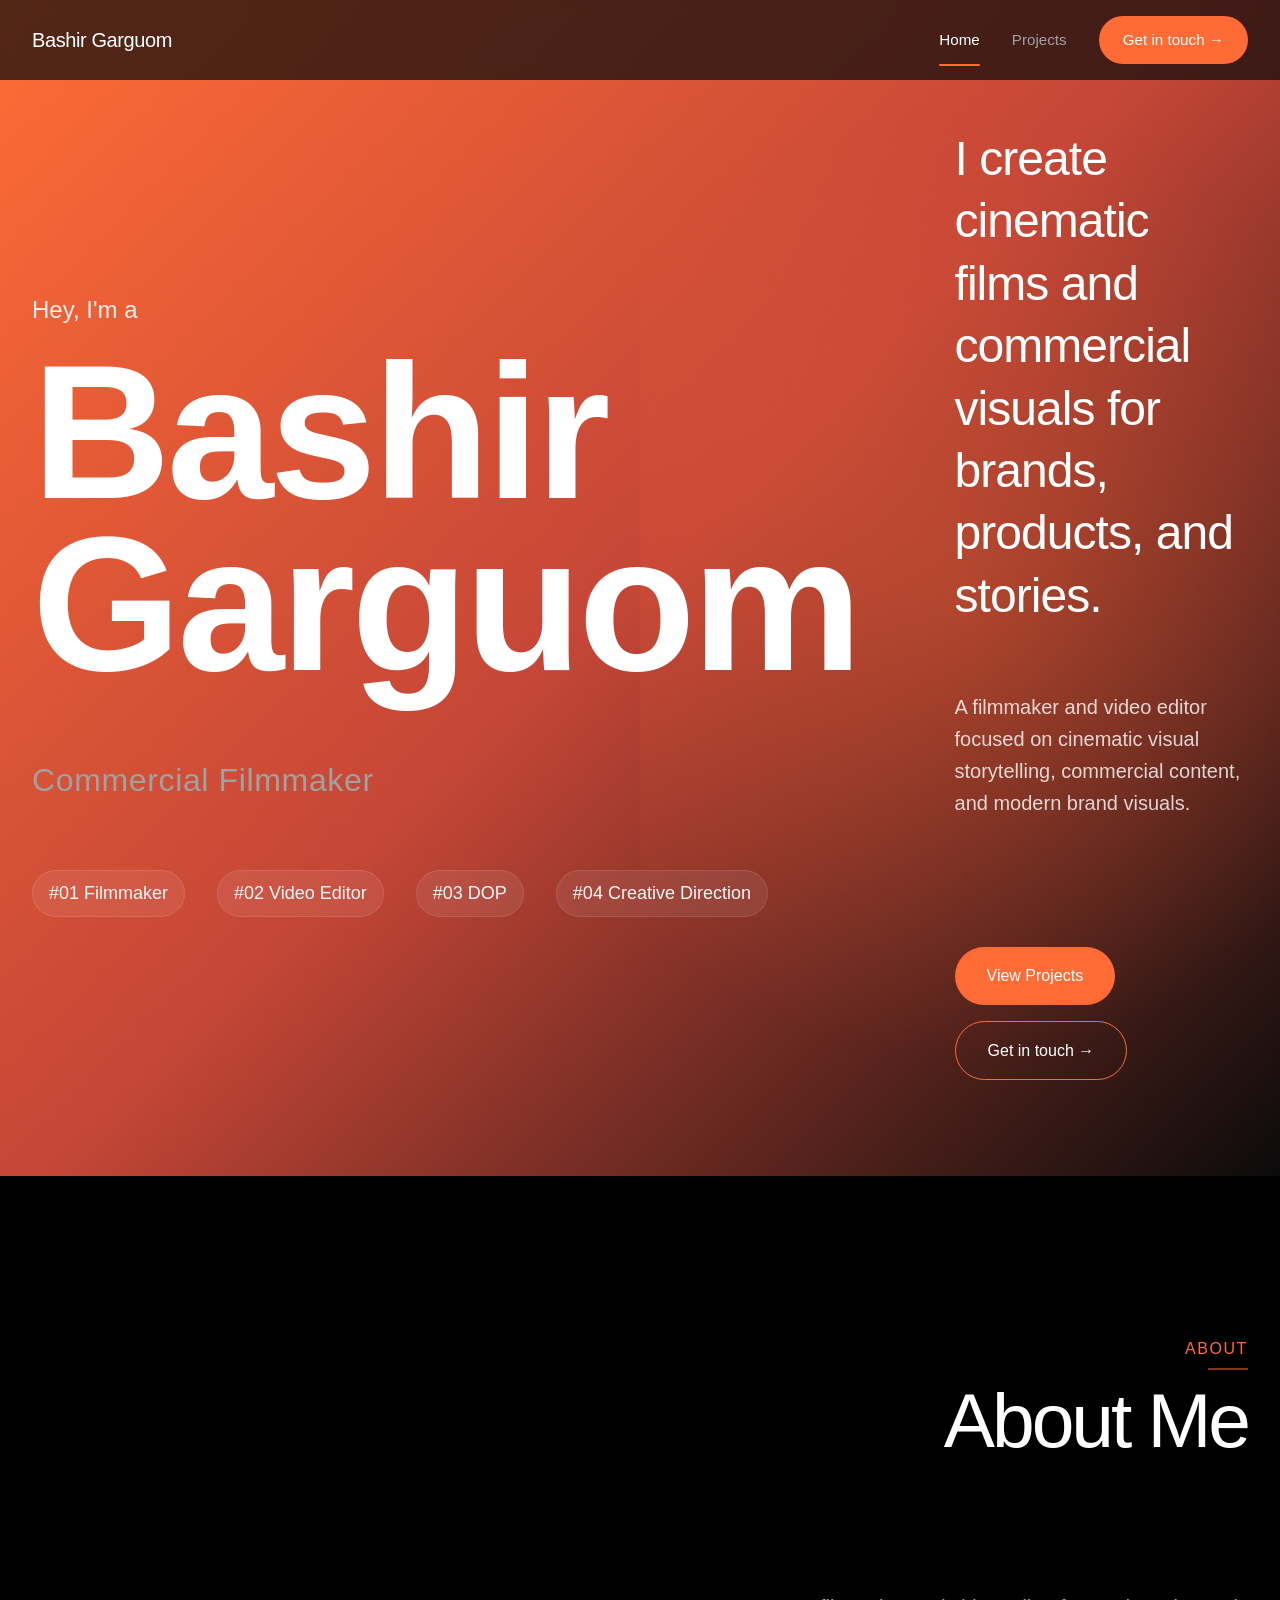
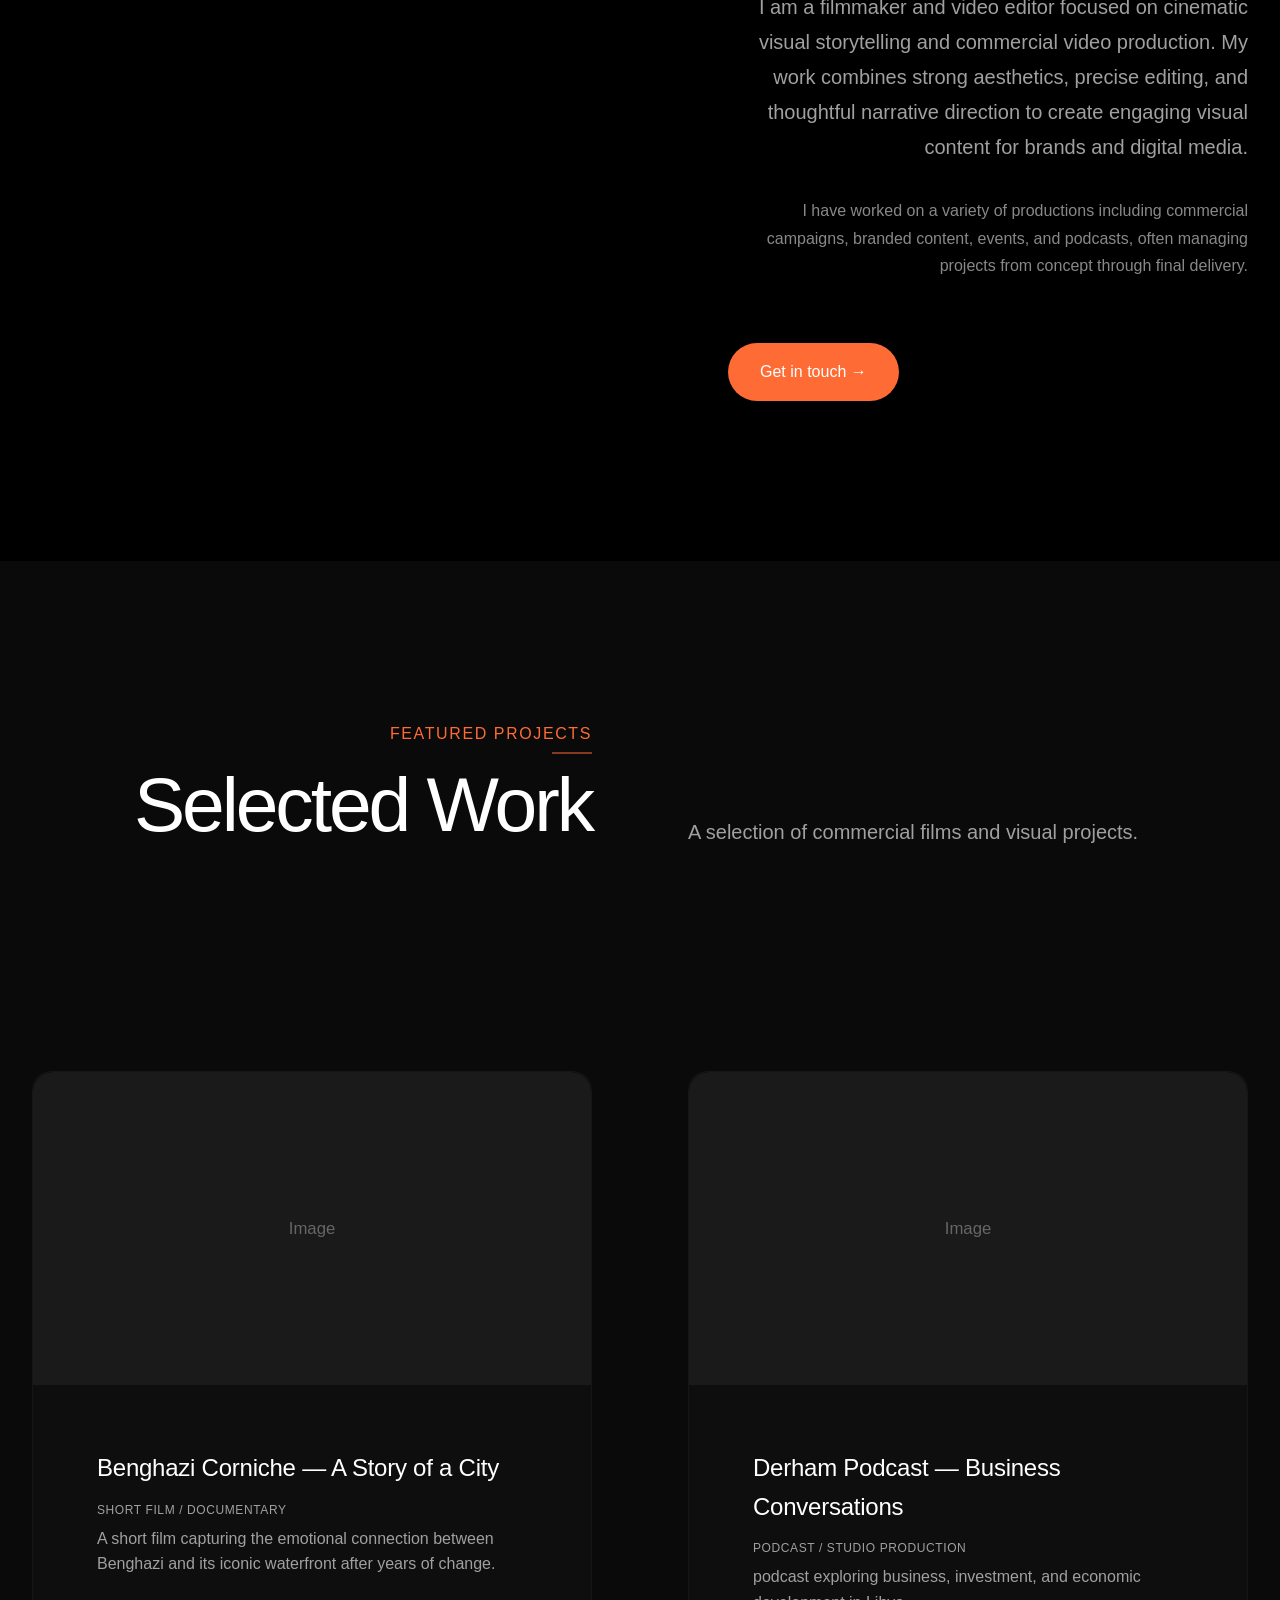
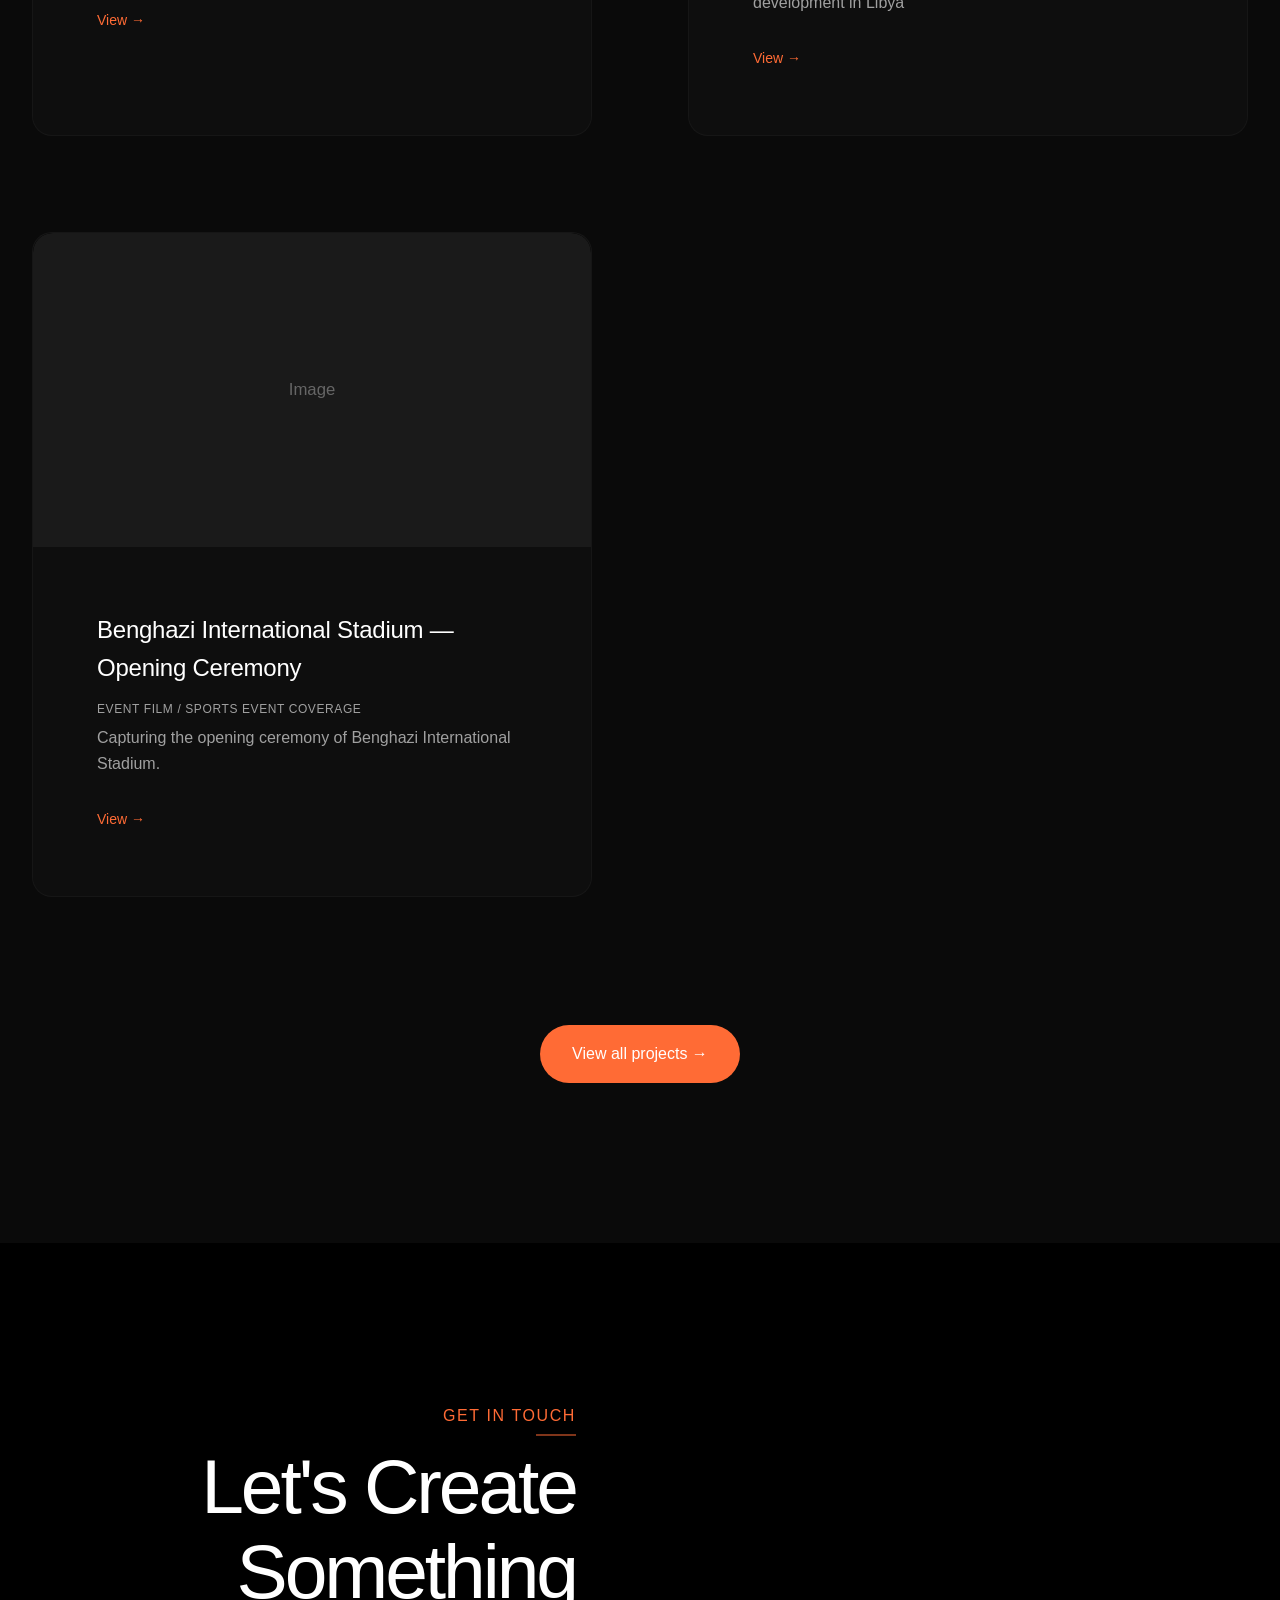
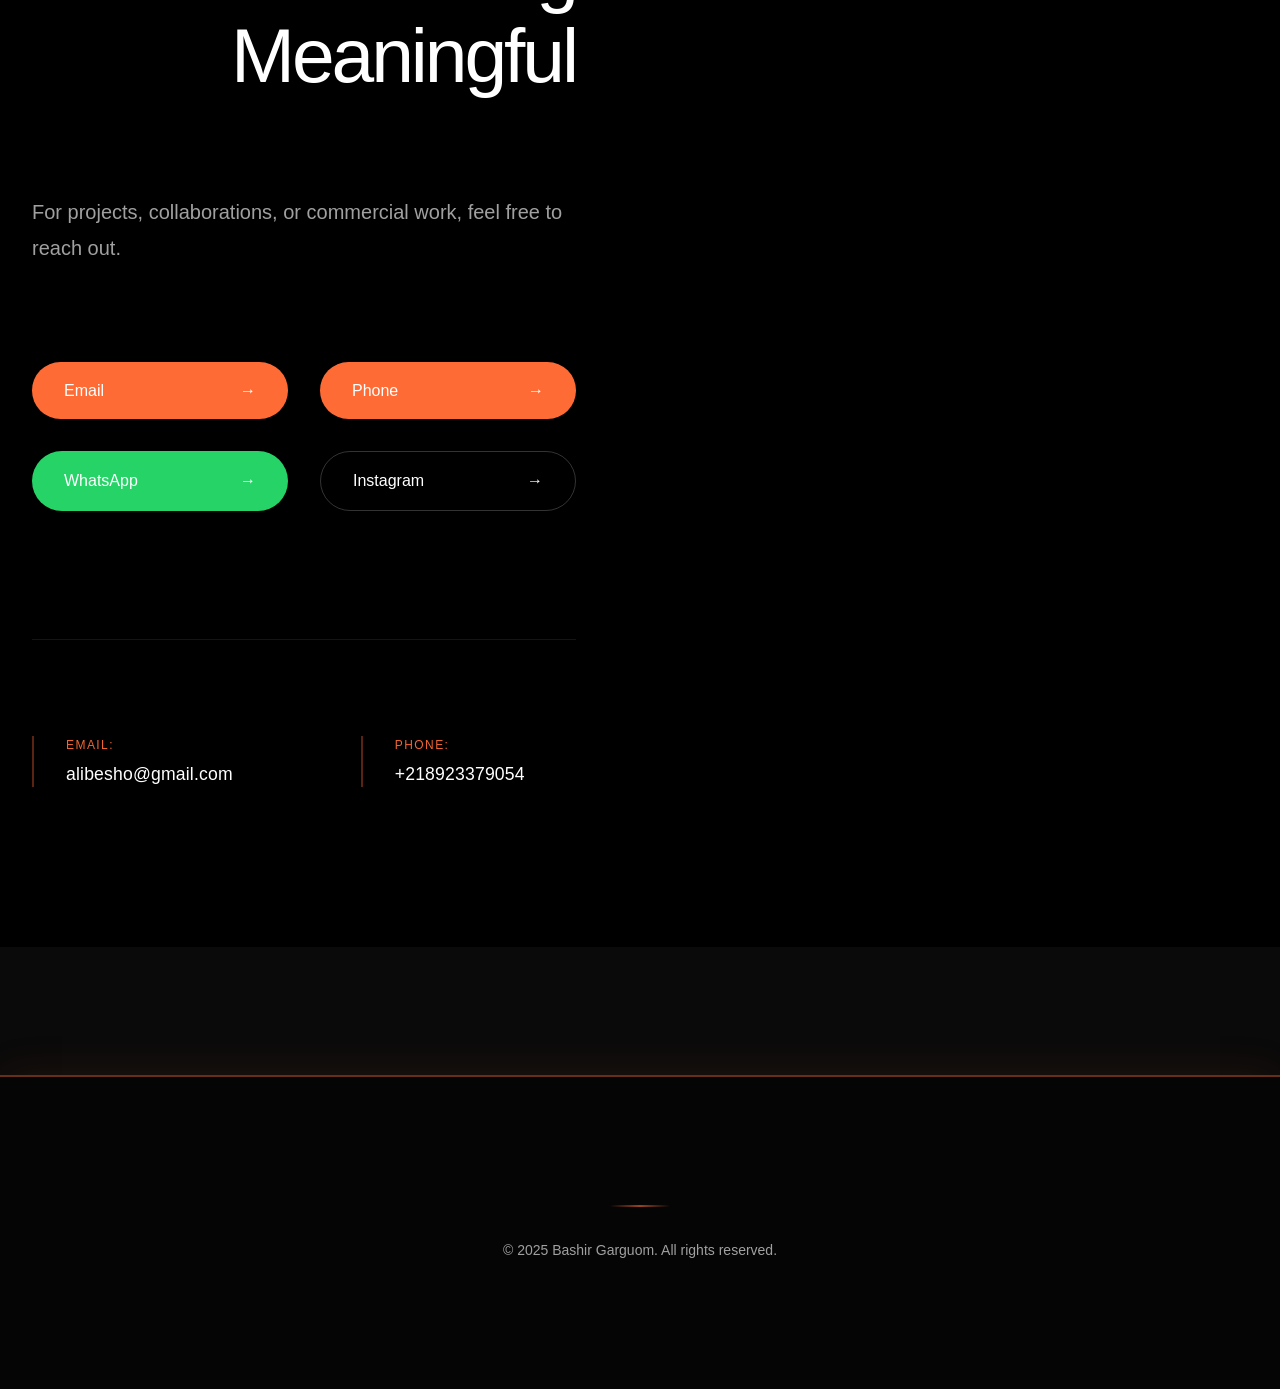
==== commit 24269660: "Initial portfolio upload" ====
--- a/index.html
+++ b/index.html
@@ -2,7 +2,7 @@
 <html lang="en">
 <head>
     <meta charset="UTF-8">
-    <meta name="viewport" content="width=device-width, initial-scale=1.0, maximum-scale=5.0, user-scalable=yes">
+    <meta name="viewport" content="width=device-width, initial-scale=1.0, maximum-scale=5.0, user-scalable=yes, viewport-fit=cover">
     <meta name="mobile-web-app-capable" content="yes">
     <meta name="apple-mobile-web-app-capable" content="yes">
     <meta name="apple-mobile-web-app-status-bar-style" content="black-translucent">
@@ -48,7 +48,7 @@
     }
     </script>
     
-    <link rel="stylesheet" href="styles.css?v=4.2">
+    <link rel="stylesheet" href="styles.css?v=4.4">
 </head>
 <body>
     <nav class="nav">
@@ -108,22 +108,26 @@
 
         <!-- About Section -->
         <section class="about">
-            <div class="about-background-image" id="about-background-image">
-                <img id="about-bg-img" src="" alt="About background" class="about-bg-img" loading="lazy" decoding="async">
-            </div>
             <div class="container">
                 <div class="about-grid">
                     <div class="about-left">
                         <!-- Image space - empty, image is in background -->
                     </div>
+                    <div class="about-background-image" id="about-background-image">
+                        <img id="about-bg-img" src="" alt="About background" class="about-bg-img" loading="lazy" decoding="async">
+                    </div>
                     <div class="about-right">
-                        <p class="section-subheading">About</p>
-                        <h2 class="section-title-large">About Me</h2>
-                        <p class="about-text">
-                            I am a filmmaker and video editor focused on cinematic visual storytelling and commercial video production. My work combines strong aesthetics, precise editing, and thoughtful narrative direction to create engaging visual content for brands and digital media.
-                        </p>
-                        <p class="about-text-small">I have worked on a variety of productions including commercial campaigns, branded content, events, and podcasts, often managing projects from concept through final delivery.</p>
-                        <a href="#contact" class="btn-cta">Get in touch →</a>
+                        <div class="about-title-group">
+                            <p class="section-subheading">About</p>
+                            <h2 class="section-title-large">About Me</h2>
+                        </div>
+                        <div class="about-body-group">
+                            <p class="about-text">
+                                I am a filmmaker and video editor focused on cinematic visual storytelling and commercial video production. My work combines strong aesthetics, precise editing, and thoughtful narrative direction to create engaging visual content for brands and digital media.
+                            </p>
+                            <p class="about-text-small">I have worked on a variety of productions including commercial campaigns, branded content, events, and podcasts, often managing projects from concept through final delivery.</p>
+                            <a href="#contact" class="btn-cta">Get in touch →</a>
+                        </div>
                     </div>
                 </div>
             </div>
@@ -157,46 +161,50 @@
             <div class="container">
                 <div class="contact-grid">
                     <div class="contact-left">
-                        <p class="section-subheading">Get in Touch</p>
-                        <h2 class="section-title-large">Let's Create Something Meaningful</h2>
-                        <p class="contact-text">
-                            For projects, collaborations, or commercial work, feel free to reach out.
-                        </p>
-                        <div class="contact-buttons" id="contact-buttons">
-                            <a href="#" id="contact-email-btn" class="btn-cta contact-btn-primary" style="display: none;">
-                                <span>Email</span>
-                                <span class="contact-btn-arrow">→</span>
-                            </a>
-                            <a href="#" id="contact-phone-btn" class="btn-cta contact-btn-primary" style="display: none;">
-                                <span>Phone</span>
-                                <span class="contact-btn-arrow">→</span>
-                            </a>
-                            <a href="#" id="contact-whatsapp-btn" class="btn-cta contact-btn-whatsapp" target="_blank" rel="noopener noreferrer" style="display: none;">
-                                <span>WhatsApp</span>
-                                <span class="contact-btn-arrow">→</span>
-                            </a>
-                            <a href="#" id="contact-instagram-btn" class="btn-cta contact-btn-outline" target="_blank" rel="noopener noreferrer" style="display: none;">
-                                <span>Instagram</span>
-                                <span class="contact-btn-arrow">→</span>
-                            </a>
-                        </div>
-                        <div class="contact-info" id="contact-info" style="display: none;">
-                            <div class="contact-info-item" id="contact-email-info" style="display: none;">
-                                <span class="contact-info-label">Email:</span>
-                                <span class="contact-info-value" id="contact-email-value"></span>
+                        <div class="contact-title-group">
+                            <p class="section-subheading">Get in Touch</p>
+                            <h2 class="section-title-large">Let's Create Something Meaningful</h2>
+                        </div>
+                        <div class="contact-background-image" id="contact-background-image">
+                            <img id="contact-bg-img" src="" alt="Contact background" class="contact-bg-img" loading="lazy" decoding="async">
+                        </div>
+                        <div class="contact-body-group">
+                            <p class="contact-text">
+                                For projects, collaborations, or commercial work, feel free to reach out.
+                            </p>
+                            <div class="contact-buttons" id="contact-buttons">
+                                <a href="#" id="contact-email-btn" class="btn-cta contact-btn-primary" style="display: none;">
+                                    <span>Email</span>
+                                    <span class="contact-btn-arrow">→</span>
+                                </a>
+                                <a href="#" id="contact-phone-btn" class="btn-cta contact-btn-primary" style="display: none;">
+                                    <span>Phone</span>
+                                    <span class="contact-btn-arrow">→</span>
+                                </a>
+                                <a href="#" id="contact-whatsapp-btn" class="btn-cta contact-btn-whatsapp" target="_blank" rel="noopener noreferrer" style="display: none;">
+                                    <span>WhatsApp</span>
+                                    <span class="contact-btn-arrow">→</span>
+                                </a>
+                                <a href="#" id="contact-instagram-btn" class="btn-cta contact-btn-outline" target="_blank" rel="noopener noreferrer" style="display: none;">
+                                    <span>Instagram</span>
+                                    <span class="contact-btn-arrow">→</span>
+                                </a>
                             </div>
-                            <div class="contact-info-item" id="contact-phone-info" style="display: none;">
-                                <span class="contact-info-label">Phone:</span>
-                                <span class="contact-info-value" id="contact-phone-value"></span>
+                            <div class="contact-info" id="contact-info" style="display: none;">
+                                <div class="contact-info-item" id="contact-email-info" style="display: none;">
+                                    <span class="contact-info-label">Email:</span>
+                                    <span class="contact-info-value" id="contact-email-value"></span>
+                                </div>
+                                <div class="contact-info-item" id="contact-phone-info" style="display: none;">
+                                    <span class="contact-info-label">Phone:</span>
+                                    <span class="contact-info-value" id="contact-phone-value"></span>
+                                </div>
                             </div>
                         </div>
                     </div>
                     <div class="contact-right">
                         <!-- Image space - empty, image is in background -->
                     </div>
-                </div>
-                <div class="contact-background-image" id="contact-background-image">
-                    <img id="contact-bg-img" src="" alt="Contact background" class="contact-bg-img" loading="lazy" decoding="async">
                 </div>
             </div>
         </section>
--- a/styles.css
+++ b/styles.css
@@ -24,6 +24,8 @@
 
 html {
     scroll-behavior: smooth;
+    overflow-x: hidden;
+    -webkit-text-size-adjust: 100%;
 }
 
 body {
@@ -34,9 +36,9 @@
     overflow-x: hidden;
     -webkit-font-smoothing: antialiased;
     -moz-osx-font-smoothing: grayscale;
-    /* Touch-friendly */
     -webkit-tap-highlight-color: rgba(255, 107, 53, 0.2);
     touch-action: manipulation;
+    min-width: 280px;
 }
 
 /* Navigation */
@@ -49,6 +51,7 @@
     background-color: rgba(10, 10, 10, 0.7);
     backdrop-filter: blur(8px);
     padding: var(--spacing-xs) 0;
+    padding-top: max(var(--spacing-xs), env(safe-area-inset-top));
     transition: background-color 0.3s ease, backdrop-filter 0.3s ease, box-shadow 0.3s ease;
 }
 
@@ -140,8 +143,11 @@
     display: none;
     flex-direction: column;
     justify-content: space-around;
-    width: 32px;
-    height: 32px;
+    align-items: center;
+    width: 44px;
+    min-width: 44px;
+    height: 44px;
+    min-height: 44px;
     background: transparent;
     border: none;
     cursor: pointer;
@@ -530,6 +536,13 @@
     overflow: hidden;
 }
 
+@media (max-width: 768px) {
+    .about {
+        padding: var(--spacing-sm) 0;
+        overflow: visible;
+    }
+}
+
 .about-background-image {
     position: absolute;
     top: 50%;
@@ -551,6 +564,7 @@
     width: 100%;
     height: 100%;
     object-fit: cover;
+    object-position: center;
     opacity: 0;
     filter: brightness(0.9);
     z-index: 0;
@@ -572,10 +586,31 @@
 
 @media (max-width: 768px) {
     .about-background-image {
-        width: calc(50% - var(--spacing-xs));
-        height: 90%;
-        left: var(--spacing-xs);
+        width: 100%;
+        max-width: 100%;
+        left: 0;
+        right: 0;
+        top: auto;
+        transform: none;
+        margin-top: 0.75rem;
+        margin-bottom: 0.75rem;
+        position: relative;
         border-radius: 16px;
+        /* توافق الهاتف: ارتفاع ثابت يعمل في كل المتصفحات */
+        height: 0;
+        padding-bottom: 75%;
+        min-height: 0;
+        overflow: hidden;
+    }
+    
+    .about-background-image .about-bg-img {
+        position: absolute;
+        top: 0;
+        left: 0;
+        width: 100%;
+        height: 100%;
+        object-fit: cover;
+        object-position: center;
     }
 }
 
@@ -592,17 +627,64 @@
 }
 
 .about-left {
+    grid-column: 1;
     max-width: 100%;
     position: relative;
     z-index: 2;
     min-height: 400px;
 }
 
+.about-background-image {
+    grid-column: 1;
+}
+
 .about-right {
-    display: flex;
-    flex-direction: column;
-    gap: var(--spacing-sm);
-    align-items: flex-end;
+    grid-column: 2;
+}
+
+@media (max-width: 768px) {
+    .about-grid {
+        display: flex;
+        flex-direction: column;
+        gap: 0;
+    }
+    
+    .about-left {
+        display: none;
+    }
+    
+    .about-right {
+        display: contents;
+    }
+    
+    .about-title-group {
+        order: 1;
+    }
+    
+    .about-background-image {
+        order: 2;
+        margin-top: 0.75rem;
+        margin-bottom: 0.75rem;
+    }
+    
+    .about-body-group {
+        order: 3;
+    }
+    
+    .about-text,
+    .about-text-small {
+        text-align: left;
+        max-width: 100%;
+    }
+}
+
+@media (min-width: 769px) {
+    .about-right {
+        display: flex;
+        flex-direction: column;
+        gap: var(--spacing-sm);
+        align-items: flex-end;
+    }
 }
 
 .about-text {
@@ -759,6 +841,32 @@
     background-color: var(--bg-darker);
     position: relative;
     overflow: hidden;
+}
+
+@media (max-width: 768px) {
+    .contact {
+        padding: var(--spacing-sm) 0;
+        overflow: visible;
+    }
+    
+    .contact-grid {
+        grid-template-columns: 1fr;
+    }
+    
+    .contact-right {
+        display: none;
+    }
+    
+    .contact-left {
+        display: flex;
+        flex-direction: column;
+        gap: 0;
+    }
+    
+    .contact-background-image {
+        margin-top: 0.75rem;
+        margin-bottom: 0.75rem;
+    }
 }
 
 .contact .container {
@@ -807,6 +915,7 @@
     width: 100%;
     height: 100%;
     object-fit: cover;
+    object-position: center;
     opacity: 0;
     filter: brightness(0.9);
     z-index: 0;
@@ -828,10 +937,31 @@
 
 @media (max-width: 768px) {
     .contact-background-image {
-        width: calc(50% - var(--spacing-xs));
-        height: 90%;
-        right: var(--spacing-xs);
+        width: 100%;
+        max-width: 100%;
+        right: 0;
+        left: 0;
+        top: auto;
+        transform: none;
+        margin-top: 0.75rem;
+        margin-bottom: 0.75rem;
+        position: relative;
         border-radius: 16px;
+        /* توافق الهاتف: ارتفاع ثابت يعمل في كل المتصفحات */
+        height: 0;
+        padding-bottom: 75%;
+        min-height: 0;
+        overflow: hidden;
+    }
+    
+    .contact-background-image .contact-bg-img {
+        position: absolute;
+        top: 0;
+        left: 0;
+        width: 100%;
+        height: 100%;
+        object-fit: cover;
+        object-position: center;
     }
 }
 
@@ -1087,6 +1217,7 @@
 /* Footer */
 .footer {
     padding: var(--spacing-xl) 0;
+    padding-bottom: max(var(--spacing-xl), env(safe-area-inset-bottom));
     margin-top: var(--spacing-xl);
     background: #050505;
     border-top: 2px solid rgba(255, 107, 53, 0.4);
@@ -1151,19 +1282,28 @@
         display: flex;
     }
     
+    .nav-container {
+        padding: 0 var(--spacing-xs);
+        padding-right: max(var(--spacing-xs), env(safe-area-inset-right));
+    }
+    
     .nav-links {
         position: fixed;
         top: 0;
         right: -100%;
-        width: 80%;
+        width: 85%;
         max-width: 320px;
         height: 100vh;
+        height: 100dvh;
+        padding-top: max(5rem, env(safe-area-inset-top));
+        padding-bottom: env(safe-area-inset-bottom);
         background-color: rgba(0, 0, 0, 0.98);
         backdrop-filter: blur(20px);
         flex-direction: column;
         align-items: flex-start;
         justify-content: flex-start;
-        padding: var(--spacing-xl) var(--spacing-md);
+        padding-left: var(--spacing-md);
+        padding-right: var(--spacing-md);
         gap: var(--spacing-md);
         transition: right 0.3s ease;
         z-index: 1000;
@@ -1196,7 +1336,7 @@
 
     .projects-grid {
         grid-template-columns: 1fr;
-        gap: var(--spacing-md);
+        gap: 1rem;
     }
 
     .project-details {
@@ -1204,16 +1344,16 @@
     }
 
     section {
-        padding: var(--spacing-lg) 0;
+        padding: var(--spacing-sm) 0;
     }
 
     .hero {
-        padding: calc(var(--spacing-lg) + 60px) var(--spacing-xs) var(--spacing-md);
+        padding: calc(var(--spacing-sm) + 50px) var(--spacing-xs) var(--spacing-sm);
         min-height: auto;
     }
     
     .hero-container {
-        gap: var(--spacing-md);
+        gap: 1rem;
     }
     
     .hero-content {
@@ -1299,8 +1439,8 @@
     }
     
     .contact-info {
-        margin-top: var(--spacing-lg);
-        padding-top: var(--spacing-md);
+        margin-top: 1.25rem;
+        padding-top: 1rem;
     }
     
     .contact-info-label {
@@ -1315,36 +1455,34 @@
     .contact-background-image {
         position: relative;
         width: 100%;
-        height: 300px;
+        height: 0;
+        padding-bottom: 75%;
+        overflow: hidden;
         right: 0;
         transform: none;
         top: 0;
-        margin-top: var(--spacing-md);
+        margin-top: 0.75rem;
+        margin-bottom: 0.75rem;
         border-radius: 16px;
     }
     
     .contact-right {
-        min-height: 300px;
-    }
-    
-    /* About section mobile */
-    .about-grid {
-        gap: var(--spacing-md);
-    }
-    
+        min-height: 0;
+    }
+    
+    /* About section mobile – title, image, body order set above */
     .about-background-image {
         position: relative;
         width: 100%;
-        height: 300px;
+        height: 0;
+        padding-bottom: 75%;
+        overflow: hidden;
         left: 0;
         transform: none;
         top: 0;
-        margin-bottom: var(--spacing-md);
+        margin-top: 0.75rem;
+        margin-bottom: 0.75rem;
         border-radius: 16px;
-    }
-    
-    .about-left {
-        order: -1;
     }
     
     /* Project cards mobile – keep 16:9 aspect ratio */
@@ -1365,7 +1503,27 @@
     
     /* Section padding mobile */
     section {
-        padding: var(--spacing-md) 0;
+        padding: var(--spacing-sm) 0;
+    }
+    
+    .featured-projects {
+        padding: var(--spacing-sm) 0;
+    }
+    
+    .projects-header {
+        margin-bottom: 1rem;
+    }
+    
+    .featured-projects-cta {
+        margin-top: 1rem;
+    }
+    
+    .section-title {
+        margin-bottom: 1rem;
+    }
+    
+    .section-title-large {
+        margin-bottom: 1.25rem;
     }
     
     /* Typography mobile adjustments */
@@ -1376,6 +1534,38 @@
     
     .section-subheading {
         font-size: clamp(0.875rem, 3vw, 1rem);
+    }
+    
+    .hero-name {
+        font-size: clamp(2.5rem, 12vw, 5rem);
+    }
+    
+    .btn-cta {
+        min-height: 48px;
+        padding: 1rem 1.5rem;
+        display: inline-flex;
+        align-items: center;
+        justify-content: center;
+    }
+}
+
+/* Very small phones */
+@media (max-width: 380px) {
+    .container {
+        padding: 0 0.75rem;
+    }
+    
+    .hero-name {
+        font-size: clamp(2rem, 11vw, 4rem);
+    }
+    
+    .nav-logo {
+        font-size: 1rem;
+    }
+    
+    .about-background-image,
+    .contact-background-image {
+        padding-bottom: 62.5%;
     }
 }
 
